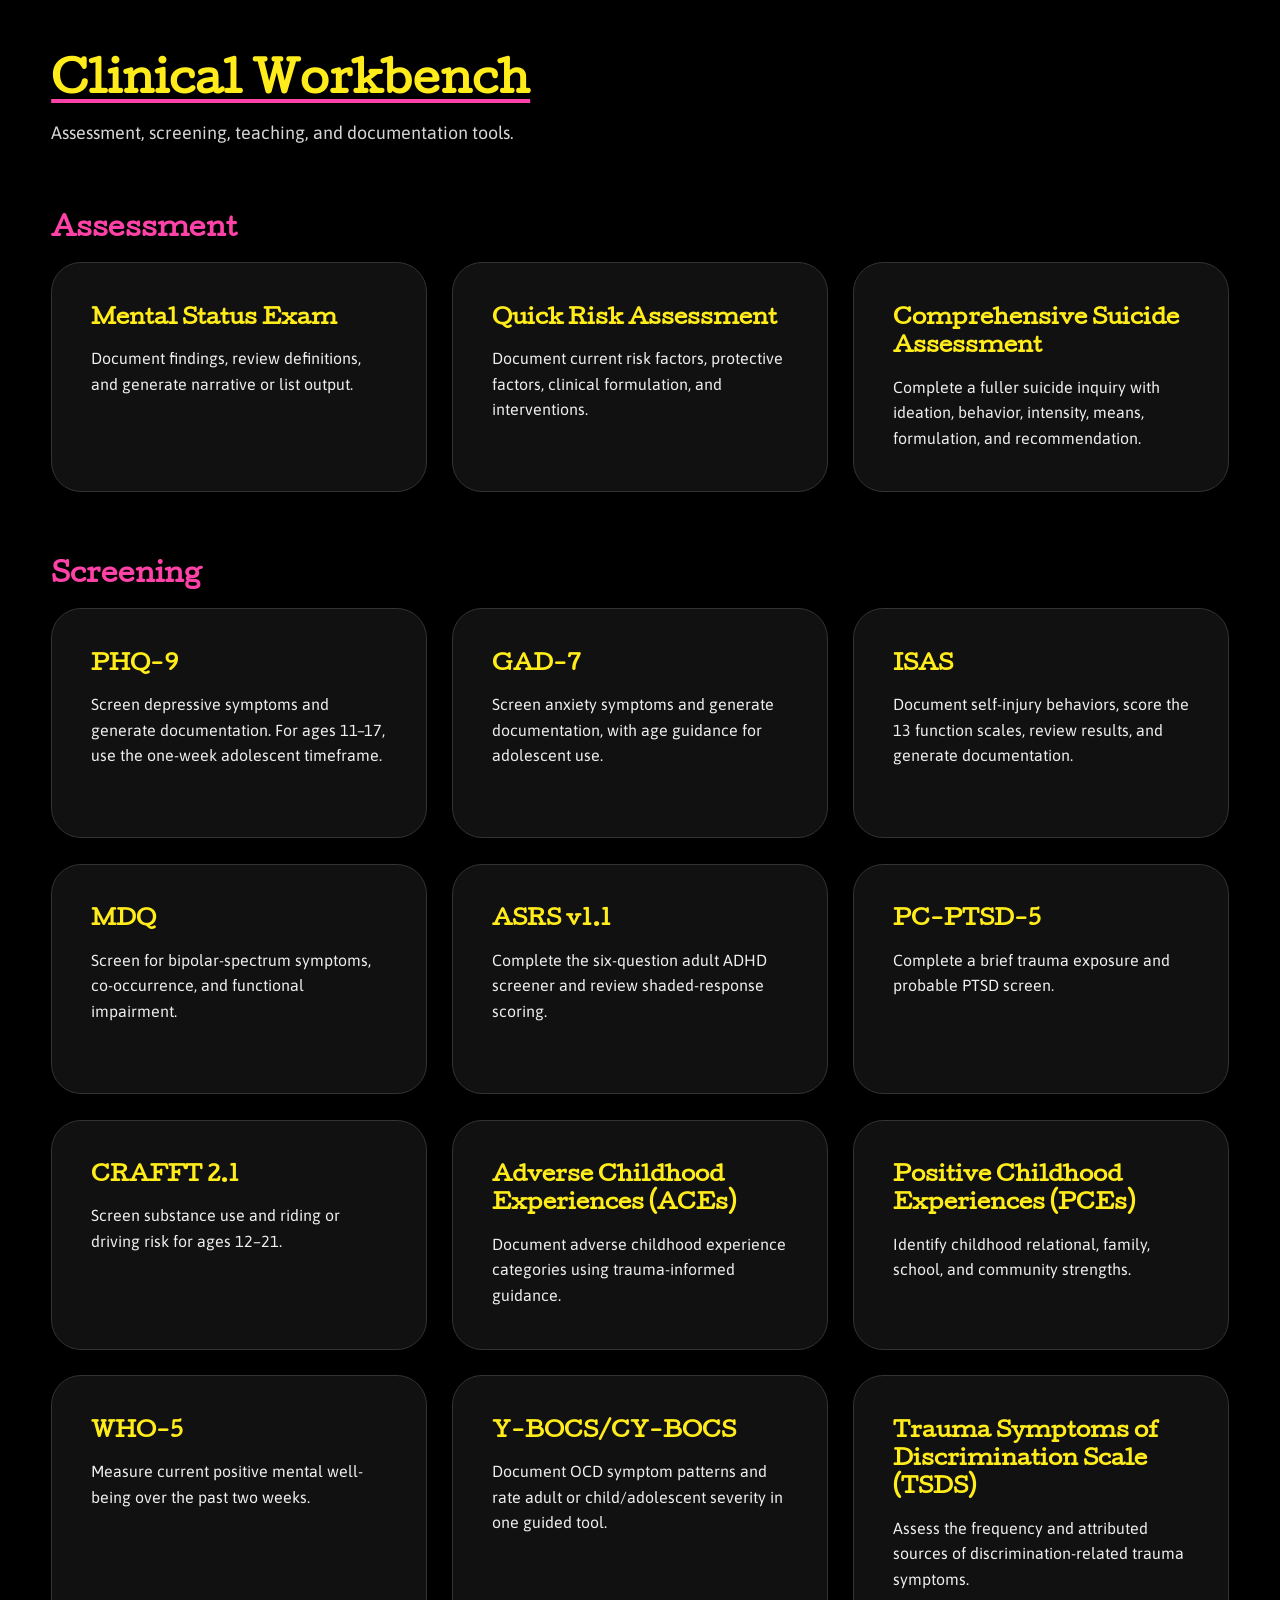
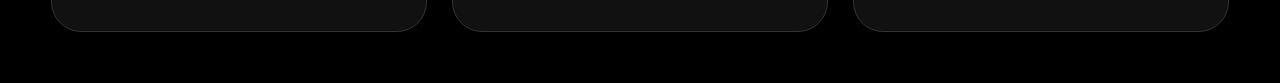
==== index.html @ 12686f26 "Add files via upload" ====
<!DOCTYPE html>
<html lang="en">
<head>
  <meta charset="UTF-8">
  <meta name="viewport" content="width=device-width, initial-scale=1.0">
  <title>Clinical Workbench</title>
  <link rel="preconnect" href="https://fonts.googleapis.com">
  <link rel="preconnect" href="https://fonts.gstatic.com" crossorigin>
  <link href="https://fonts.googleapis.com/css2?family=Asap:wght@400;500;600;700&family=Cutive&display=swap" rel="stylesheet">
  <link rel="stylesheet" href="workbench.css">
</head>
<body>
  <main class="workbench-shell">
    <header class="workbench-header">
      <h1>Clinical Workbench</h1>
      <p>Assessment, screening, teaching, and documentation tools.</p>
    </header>

    <section class="dashboard-section" aria-labelledby="assessment-heading">
      <h2 id="assessment-heading" class="section-title">Assessment</h2>
      <div class="workbench-grid assessment-grid">
        <a class="tool-card" href="mse.html">
          <h3>Mental Status Exam</h3>
          <p>Document findings, review definitions, and generate narrative or list output.</p>
        </a>

        <a class="tool-card" href="quick-risk.html">
          <h3>Quick Risk Assessment</h3>
          <p>Document current risk factors, protective factors, clinical formulation, and interventions.</p>
        </a>

        <a class="tool-card" href="comprehensive-risk.html">
          <h3>Comprehensive Suicide Assessment</h3>
          <p>Complete a fuller suicide inquiry with ideation, behavior, intensity, means, formulation, and recommendation.</p>
        </a>
      </div>
    </section>

    <section class="dashboard-section" aria-labelledby="screening-heading">
      <h2 id="screening-heading" class="section-title">Screening</h2>
      <div class="workbench-grid screening-grid">
        <a class="tool-card" href="screening.html?measure=phq9">
          <h3>PHQ-9</h3>
          <p>Screen depressive symptoms and generate documentation. For ages 11–17, use the one-week adolescent timeframe.</p>
        </a>

        <a class="tool-card" href="screening.html?measure=gad7">
          <h3>GAD-7</h3>
          <p>Screen anxiety symptoms and generate documentation, with age guidance for adolescent use.</p>
        </a>

        <a class="tool-card" href="isas.html">
          <h3>ISAS</h3>
          <p>Document self-injury behaviors, score the 13 function scales, review results, and generate documentation.</p>
        </a>

        <a class="tool-card" href="brief-assessment.html?measure=mdq"><h3>MDQ</h3><p>Screen for bipolar-spectrum symptoms, co-occurrence, and functional impairment.</p></a>
        <a class="tool-card" href="brief-assessment.html?measure=asrs"><h3>ASRS v1.1</h3><p>Complete the six-question adult ADHD screener and review shaded-response scoring.</p></a>
        <a class="tool-card" href="brief-assessment.html?measure=pcptsd5"><h3>PC-PTSD-5</h3><p>Complete a brief trauma exposure and probable PTSD screen.</p></a>
        <a class="tool-card" href="brief-assessment.html?measure=crafft"><h3>CRAFFT 2.1</h3><p>Screen substance use and riding or driving risk for ages 12–21.</p></a>
        <a class="tool-card" href="brief-assessment.html?measure=ace"><h3>Adverse Childhood Experiences (ACEs)</h3><p>Document adverse childhood experience categories using trauma-informed guidance.</p></a>
        <a class="tool-card" href="brief-assessment.html?measure=pce"><h3>Positive Childhood Experiences (PCEs)</h3><p>Identify childhood relational, family, school, and community strengths.</p></a>
        <a class="tool-card" href="brief-assessment.html?measure=who5"><h3>WHO-5</h3><p>Measure current positive mental well-being over the past two weeks.</p></a>
        <a class="tool-card" href="ybocs.html"><h3>Y-BOCS/CY-BOCS</h3><p>Document OCD symptom patterns and rate adult or child/adolescent severity in one guided tool.</p></a>
        <a class="tool-card" href="tsds.html"><h3>Trauma Symptoms of Discrimination Scale (TSDS)</h3><p>Assess the frequency and attributed sources of discrimination-related trauma symptoms.</p></a>
      </div>
    </section>
  </main>
  <script src="embed-resize.js"></script>
</body>
</html>
---- workbench.css ----
:root {
  --wb-bg: #000000;
  --wb-text: #ffffff;
  --wb-pink: #FF42A7;
  --wb-yellow: #FFEC1A;
  --wb-surface: #111111;
  --wb-border: #333333;
  --wb-heading: "Cutive", serif;
  --wb-body: "Asap", sans-serif;
}

* { box-sizing: border-box; }

body {
  margin: 0;
  min-height: 100vh;
  background: var(--wb-bg);
  color: var(--wb-text);
  font-family: var(--wb-body);
}

.workbench-shell {
  width: 100%;
  margin: 0;
  padding: clamp(28px, 4vw, 64px);
}

.workbench-shell h1 {
  margin: 0;
  color: var(--wb-yellow);
  font-family: var(--wb-heading);
  font-size: 42px;
  line-height: 1.2;
  text-decoration: underline;
  text-decoration-color: var(--wb-pink);
  text-underline-offset: 6px;
}

.workbench-header {
  margin-bottom: clamp(36px, 5vw, 64px);
}

.workbench-header p {
  max-width: 720px;
  margin: 18px 0 0;
  color: #d6d6d6;
  font-size: clamp(17px, 1.4vw, 20px);
  line-height: 1.5;
}

.dashboard-section + .dashboard-section {
  margin-top: clamp(42px, 5vw, 72px);
}

.section-title {
  margin: 0 0 20px;
  color: var(--wb-pink);
  font-family: var(--wb-heading);
  font-size: clamp(23px, 2vw, 30px);
  line-height: 1.25;
}

.workbench-grid {
  display: grid;
  gap: clamp(18px, 2vw, 28px);
}

.assessment-grid {
  grid-template-columns: repeat(3, minmax(0, 1fr));
}

.screening-grid {
  grid-template-columns: repeat(3, minmax(0, 1fr));
}

.tool-card {
  display: block;
  min-height: 230px;
  padding: clamp(28px, 3vw, 44px);
  border: 1px solid var(--wb-border);
  border-radius: 30px;
  background: var(--wb-surface);
  color: var(--wb-text);
  text-decoration: none;
  transition: background-color .15s ease, border-color .15s ease, color .15s ease, transform .08s ease;
}

.tool-card:hover,
.tool-card:focus-visible {
  border-color: var(--wb-yellow);
  outline: none;
}

.tool-card:active { transform: translateY(1px); }

.tool-card h3 {
  margin: 0 0 16px;
  color: var(--wb-yellow);
  font-family: var(--wb-heading);
  font-size: clamp(21px, 1.6vw, 27px);
  line-height: 1.35;
}

.tool-card p {
  margin: 0;
  max-width: 760px;
  color: #eeeeee;
  font-size: clamp(16px, 1.25vw, 19px);
  line-height: 1.6;
}

@media (max-width: 1050px) {
  .assessment-grid,
  .screening-grid {
    grid-template-columns: repeat(2, minmax(0, 1fr));
  }
}

@media (max-width: 700px) {
  .workbench-shell {
    padding: 24px 16px 36px;
  }

  .workbench-shell h1 {
    font-size: 34px;
  }

  .assessment-grid,
  .screening-grid {
    grid-template-columns: 1fr;
  }

  .tool-card {
    min-height: 0;
    padding: 26px;
  }
}
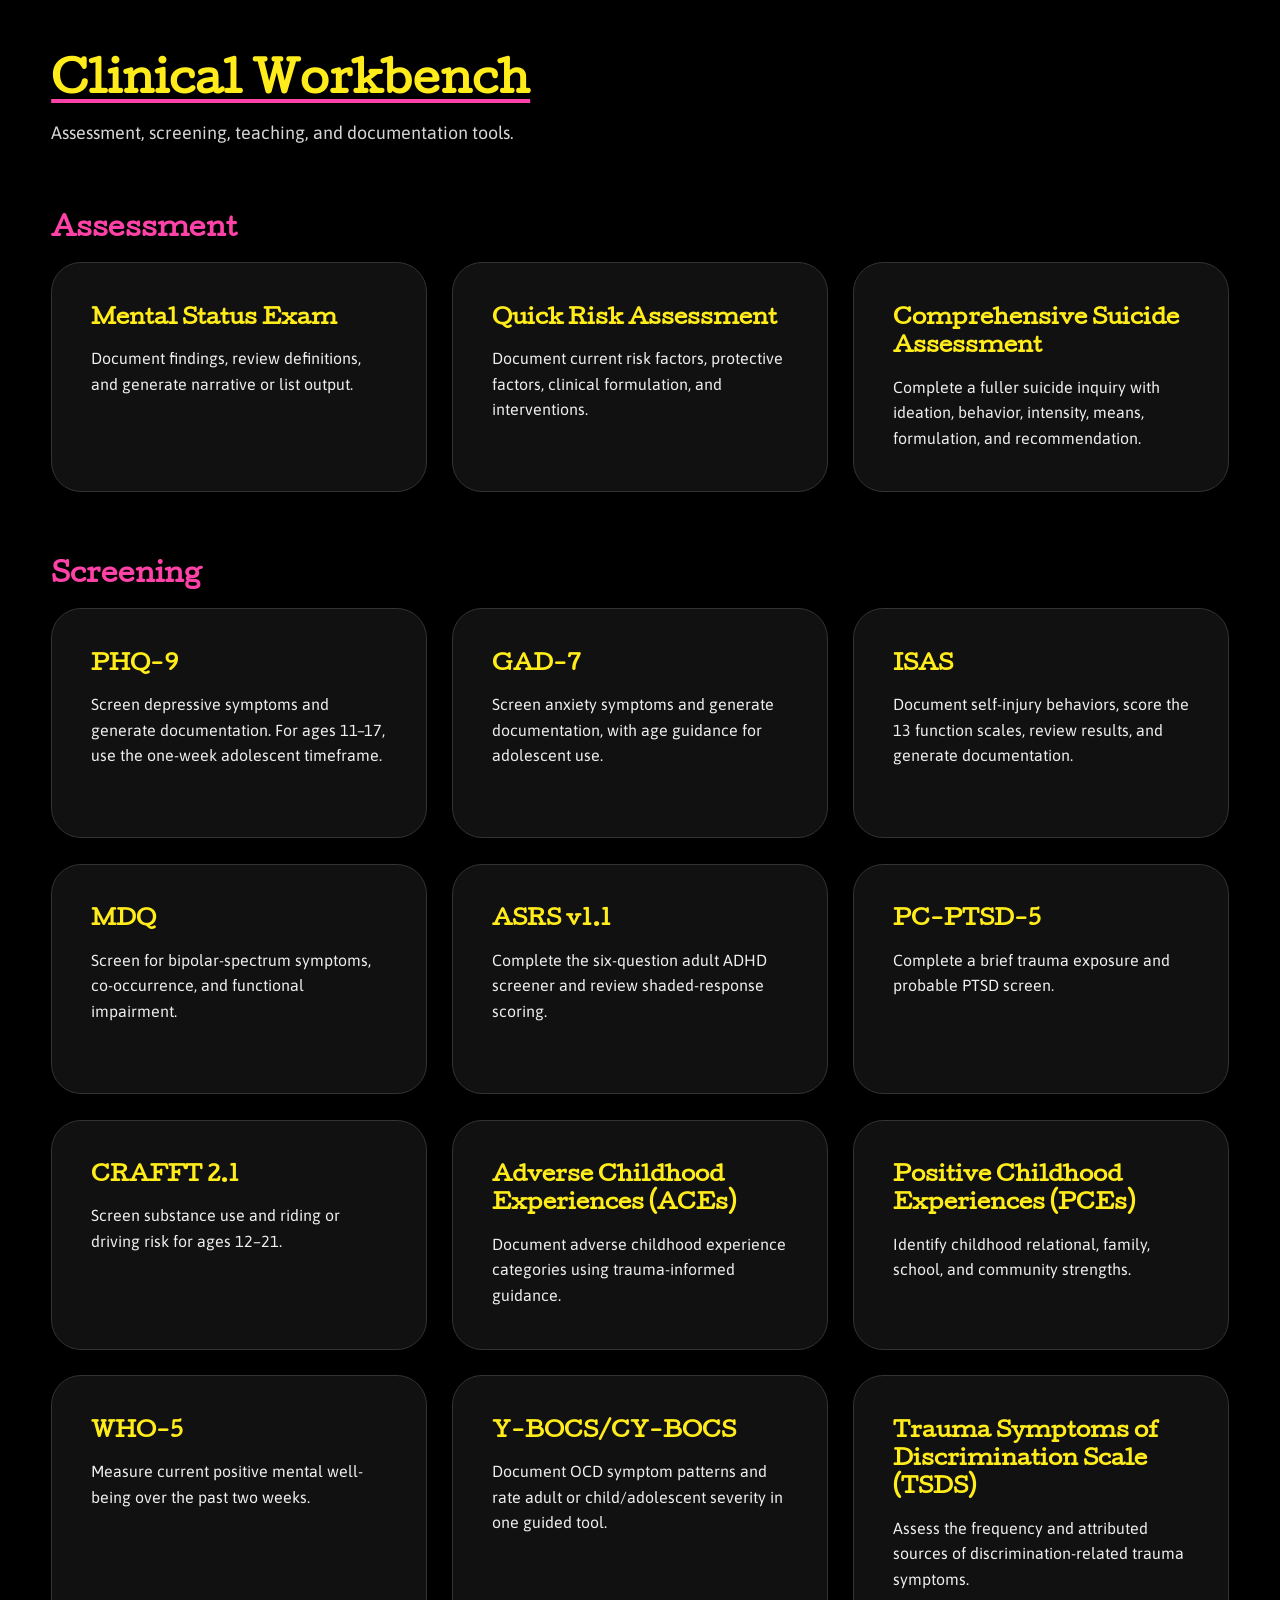
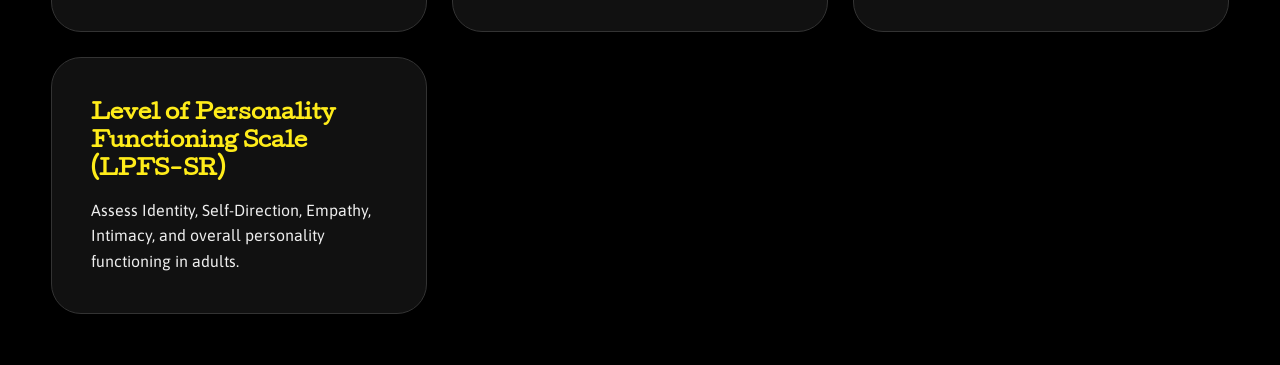
==== commit d73562a8: "Add files via upload" ====
--- a/index.html
+++ b/index.html
@@ -63,6 +63,7 @@
         <a class="tool-card" href="brief-assessment.html?measure=who5"><h3>WHO-5</h3><p>Measure current positive mental well-being over the past two weeks.</p></a>
         <a class="tool-card" href="ybocs.html"><h3>Y-BOCS/CY-BOCS</h3><p>Document OCD symptom patterns and rate adult or child/adolescent severity in one guided tool.</p></a>
         <a class="tool-card" href="tsds.html"><h3>Trauma Symptoms of Discrimination Scale (TSDS)</h3><p>Assess the frequency and attributed sources of discrimination-related trauma symptoms.</p></a>
+        <a class="tool-card" href="lpfs.html"><h3>Level of Personality Functioning Scale (LPFS-SR)</h3><p>Assess Identity, Self-Direction, Empathy, Intimacy, and overall personality functioning in adults.</p></a>
       </div>
     </section>
   </main>
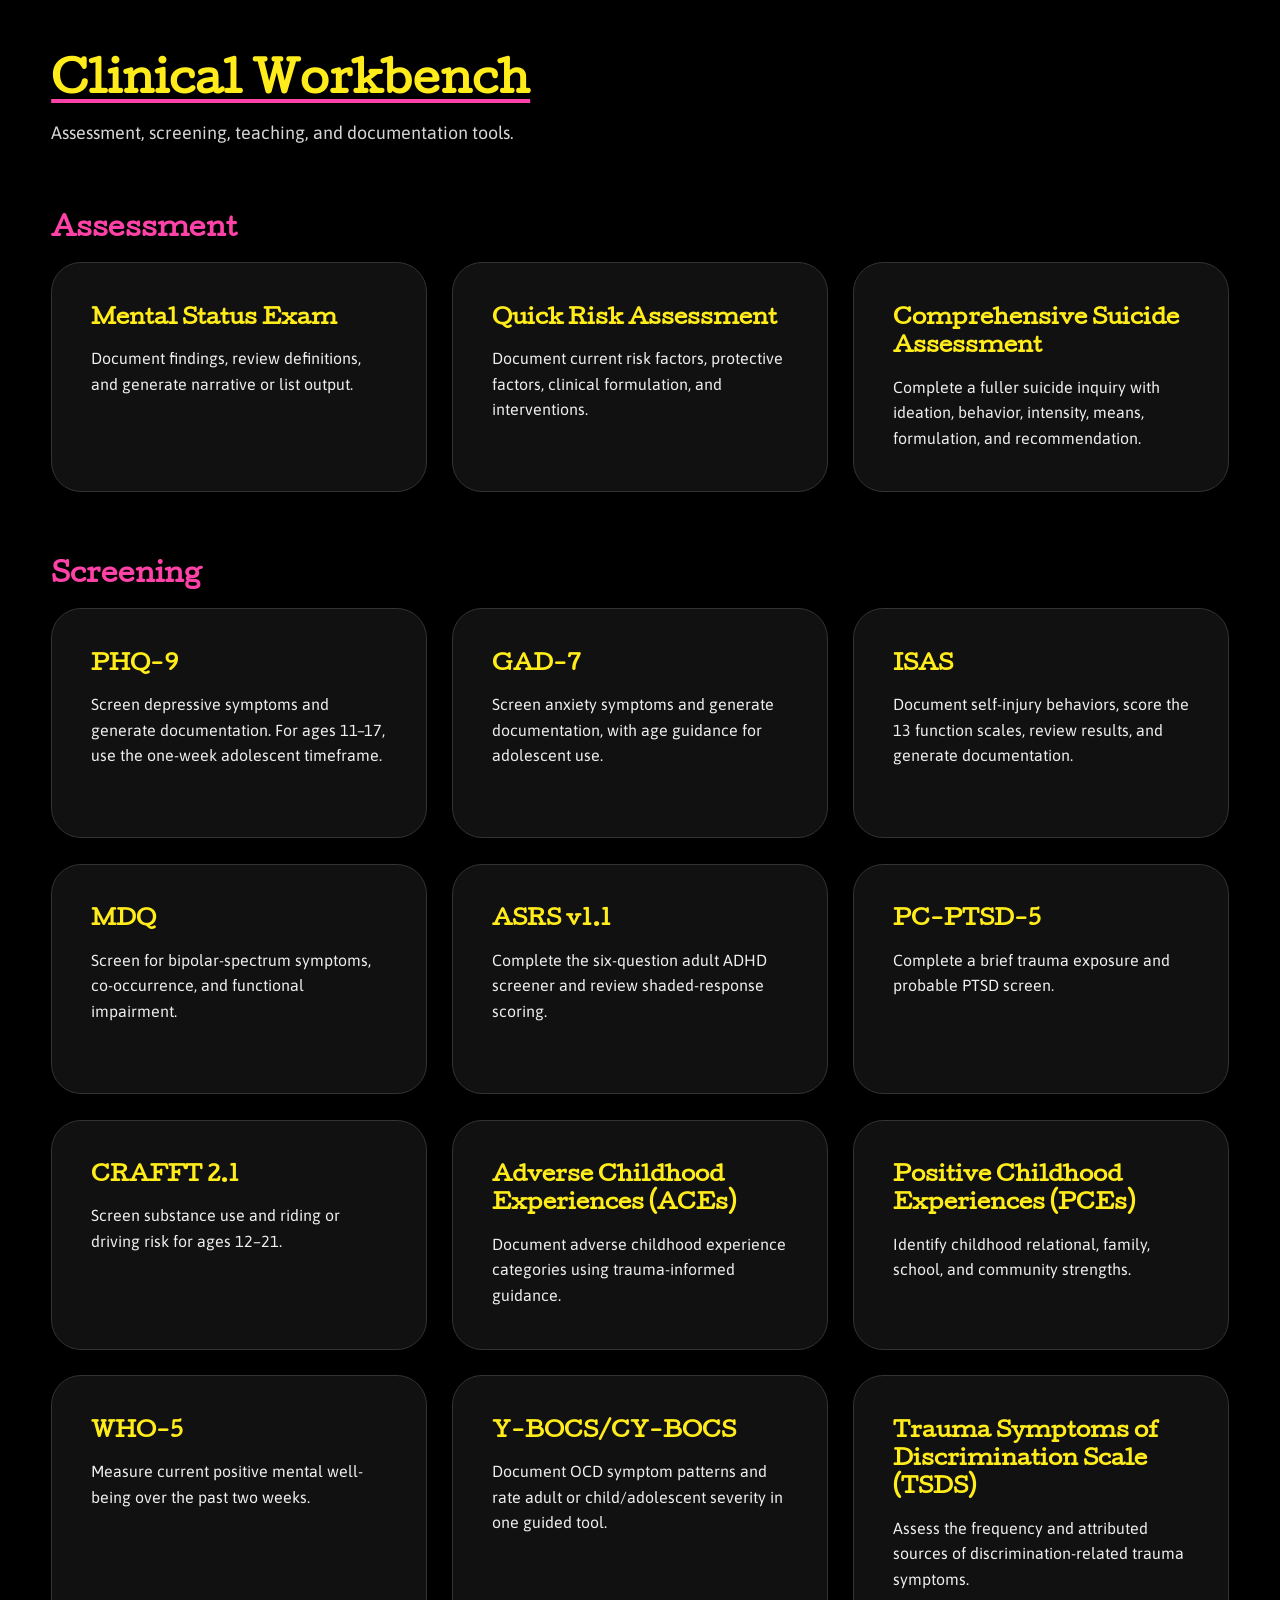
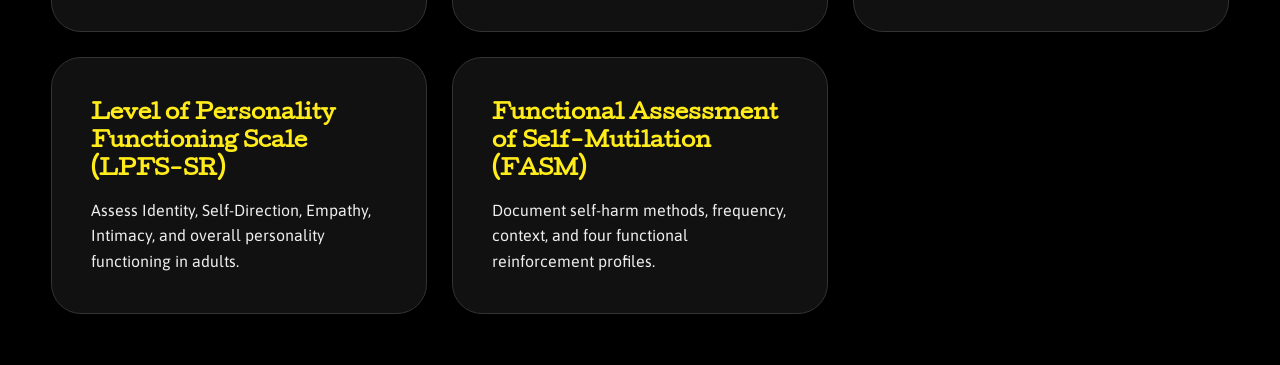
==== commit 70c5bc96: "Add files via upload" ====
--- a/index.html
+++ b/index.html
@@ -64,6 +64,7 @@
         <a class="tool-card" href="ybocs.html"><h3>Y-BOCS/CY-BOCS</h3><p>Document OCD symptom patterns and rate adult or child/adolescent severity in one guided tool.</p></a>
         <a class="tool-card" href="tsds.html"><h3>Trauma Symptoms of Discrimination Scale (TSDS)</h3><p>Assess the frequency and attributed sources of discrimination-related trauma symptoms.</p></a>
         <a class="tool-card" href="lpfs.html"><h3>Level of Personality Functioning Scale (LPFS-SR)</h3><p>Assess Identity, Self-Direction, Empathy, Intimacy, and overall personality functioning in adults.</p></a>
+        <a class="tool-card" href="fasm.html"><h3>Functional Assessment of Self-Mutilation (FASM)</h3><p>Document self-harm methods, frequency, context, and four functional reinforcement profiles.</p></a>
       </div>
     </section>
   </main>
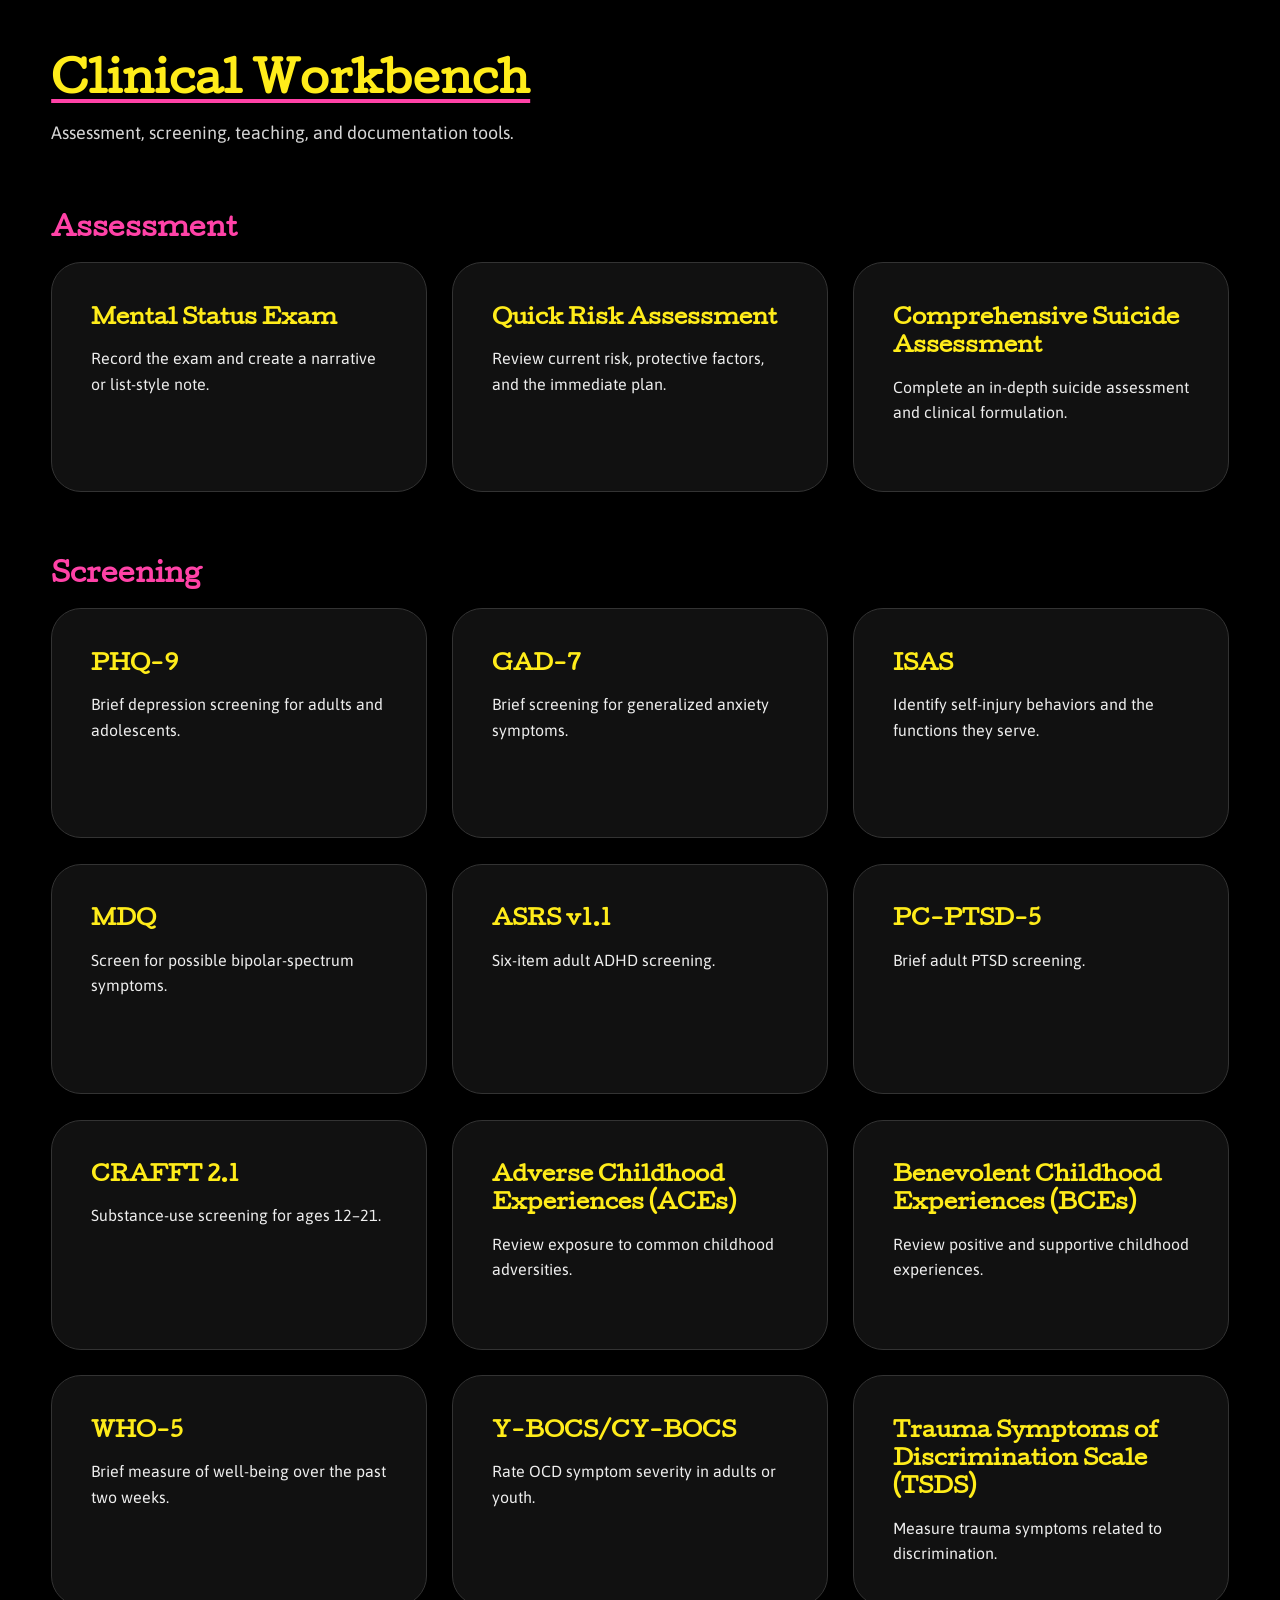
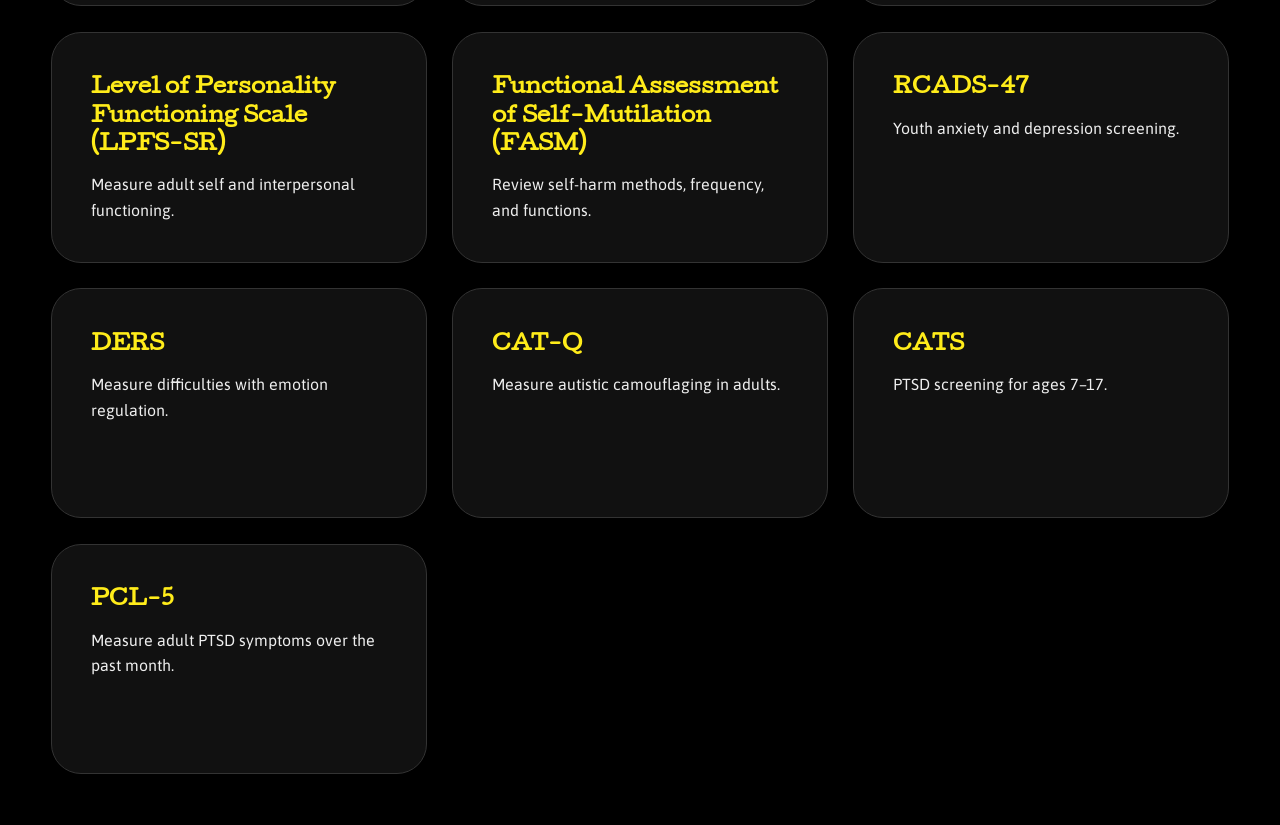
==== commit 1d882093: "Add files via upload" ====
--- a/index.html
+++ b/index.html
@@ -21,17 +21,17 @@
       <div class="workbench-grid assessment-grid">
         <a class="tool-card" href="mse.html">
           <h3>Mental Status Exam</h3>
-          <p>Document findings, review definitions, and generate narrative or list output.</p>
+          <p>Record the exam and create a narrative or list-style note.</p>
         </a>
 
         <a class="tool-card" href="quick-risk.html">
           <h3>Quick Risk Assessment</h3>
-          <p>Document current risk factors, protective factors, clinical formulation, and interventions.</p>
+          <p>Review current risk, protective factors, and the immediate plan.</p>
         </a>
 
         <a class="tool-card" href="comprehensive-risk.html">
           <h3>Comprehensive Suicide Assessment</h3>
-          <p>Complete a fuller suicide inquiry with ideation, behavior, intensity, means, formulation, and recommendation.</p>
+          <p>Complete an in-depth suicide assessment and clinical formulation.</p>
         </a>
       </div>
     </section>
@@ -41,30 +41,35 @@
       <div class="workbench-grid screening-grid">
         <a class="tool-card" href="screening.html?measure=phq9">
           <h3>PHQ-9</h3>
-          <p>Screen depressive symptoms and generate documentation. For ages 11–17, use the one-week adolescent timeframe.</p>
+          <p>Brief depression screening for adults and adolescents.</p>
         </a>
 
         <a class="tool-card" href="screening.html?measure=gad7">
           <h3>GAD-7</h3>
-          <p>Screen anxiety symptoms and generate documentation, with age guidance for adolescent use.</p>
+          <p>Brief screening for generalized anxiety symptoms.</p>
         </a>
 
         <a class="tool-card" href="isas.html">
           <h3>ISAS</h3>
-          <p>Document self-injury behaviors, score the 13 function scales, review results, and generate documentation.</p>
+          <p>Identify self-injury behaviors and the functions they serve.</p>
         </a>
 
-        <a class="tool-card" href="brief-assessment.html?measure=mdq"><h3>MDQ</h3><p>Screen for bipolar-spectrum symptoms, co-occurrence, and functional impairment.</p></a>
-        <a class="tool-card" href="brief-assessment.html?measure=asrs"><h3>ASRS v1.1</h3><p>Complete the six-question adult ADHD screener and review shaded-response scoring.</p></a>
-        <a class="tool-card" href="brief-assessment.html?measure=pcptsd5"><h3>PC-PTSD-5</h3><p>Complete a brief trauma exposure and probable PTSD screen.</p></a>
-        <a class="tool-card" href="brief-assessment.html?measure=crafft"><h3>CRAFFT 2.1</h3><p>Screen substance use and riding or driving risk for ages 12–21.</p></a>
-        <a class="tool-card" href="brief-assessment.html?measure=ace"><h3>Adverse Childhood Experiences (ACEs)</h3><p>Document adverse childhood experience categories using trauma-informed guidance.</p></a>
-        <a class="tool-card" href="brief-assessment.html?measure=pce"><h3>Positive Childhood Experiences (PCEs)</h3><p>Identify childhood relational, family, school, and community strengths.</p></a>
-        <a class="tool-card" href="brief-assessment.html?measure=who5"><h3>WHO-5</h3><p>Measure current positive mental well-being over the past two weeks.</p></a>
-        <a class="tool-card" href="ybocs.html"><h3>Y-BOCS/CY-BOCS</h3><p>Document OCD symptom patterns and rate adult or child/adolescent severity in one guided tool.</p></a>
-        <a class="tool-card" href="tsds.html"><h3>Trauma Symptoms of Discrimination Scale (TSDS)</h3><p>Assess the frequency and attributed sources of discrimination-related trauma symptoms.</p></a>
-        <a class="tool-card" href="lpfs.html"><h3>Level of Personality Functioning Scale (LPFS-SR)</h3><p>Assess Identity, Self-Direction, Empathy, Intimacy, and overall personality functioning in adults.</p></a>
-        <a class="tool-card" href="fasm.html"><h3>Functional Assessment of Self-Mutilation (FASM)</h3><p>Document self-harm methods, frequency, context, and four functional reinforcement profiles.</p></a>
+        <a class="tool-card" href="brief-assessment.html?measure=mdq"><h3>MDQ</h3><p>Screen for possible bipolar-spectrum symptoms.</p></a>
+        <a class="tool-card" href="brief-assessment.html?measure=asrs"><h3>ASRS v1.1</h3><p>Six-item adult ADHD screening.</p></a>
+        <a class="tool-card" href="brief-assessment.html?measure=pcptsd5"><h3>PC-PTSD-5</h3><p>Brief adult PTSD screening.</p></a>
+        <a class="tool-card" href="brief-assessment.html?measure=crafft"><h3>CRAFFT 2.1</h3><p>Substance-use screening for ages 12–21.</p></a>
+        <a class="tool-card" href="brief-assessment.html?measure=ace"><h3>Adverse Childhood Experiences (ACEs)</h3><p>Review exposure to common childhood adversities.</p></a>
+        <a class="tool-card" href="brief-assessment.html?measure=bce"><h3>Benevolent Childhood Experiences (BCEs)</h3><p>Review positive and supportive childhood experiences.</p></a>
+        <a class="tool-card" href="brief-assessment.html?measure=who5"><h3>WHO-5</h3><p>Brief measure of well-being over the past two weeks.</p></a>
+        <a class="tool-card" href="ybocs.html"><h3>Y-BOCS/CY-BOCS</h3><p>Rate OCD symptom severity in adults or youth.</p></a>
+        <a class="tool-card" href="tsds.html"><h3>Trauma Symptoms of Discrimination Scale (TSDS)</h3><p>Measure trauma symptoms related to discrimination.</p></a>
+        <a class="tool-card" href="lpfs.html"><h3>Level of Personality Functioning Scale (LPFS-SR)</h3><p>Measure adult self and interpersonal functioning.</p></a>
+        <a class="tool-card" href="fasm.html"><h3>Functional Assessment of Self-Mutilation (FASM)</h3><p>Review self-harm methods, frequency, and functions.</p></a>
+        <a class="tool-card" href="core-assessment.html?measure=rcads"><h3>RCADS-47</h3><p>Youth anxiety and depression screening.</p></a>
+        <a class="tool-card" href="core-assessment.html?measure=ders"><h3>DERS</h3><p>Measure difficulties with emotion regulation.</p></a>
+        <a class="tool-card" href="core-assessment.html?measure=catq"><h3>CAT-Q</h3><p>Measure autistic camouflaging in adults.</p></a>
+        <a class="tool-card" href="core-assessment.html?measure=cats"><h3>CATS</h3><p>PTSD screening for ages 7–17.</p></a>
+        <a class="tool-card" href="core-assessment.html?measure=pcl5"><h3>PCL-5</h3><p>Measure adult PTSD symptoms over the past month.</p></a>
       </div>
     </section>
   </main>
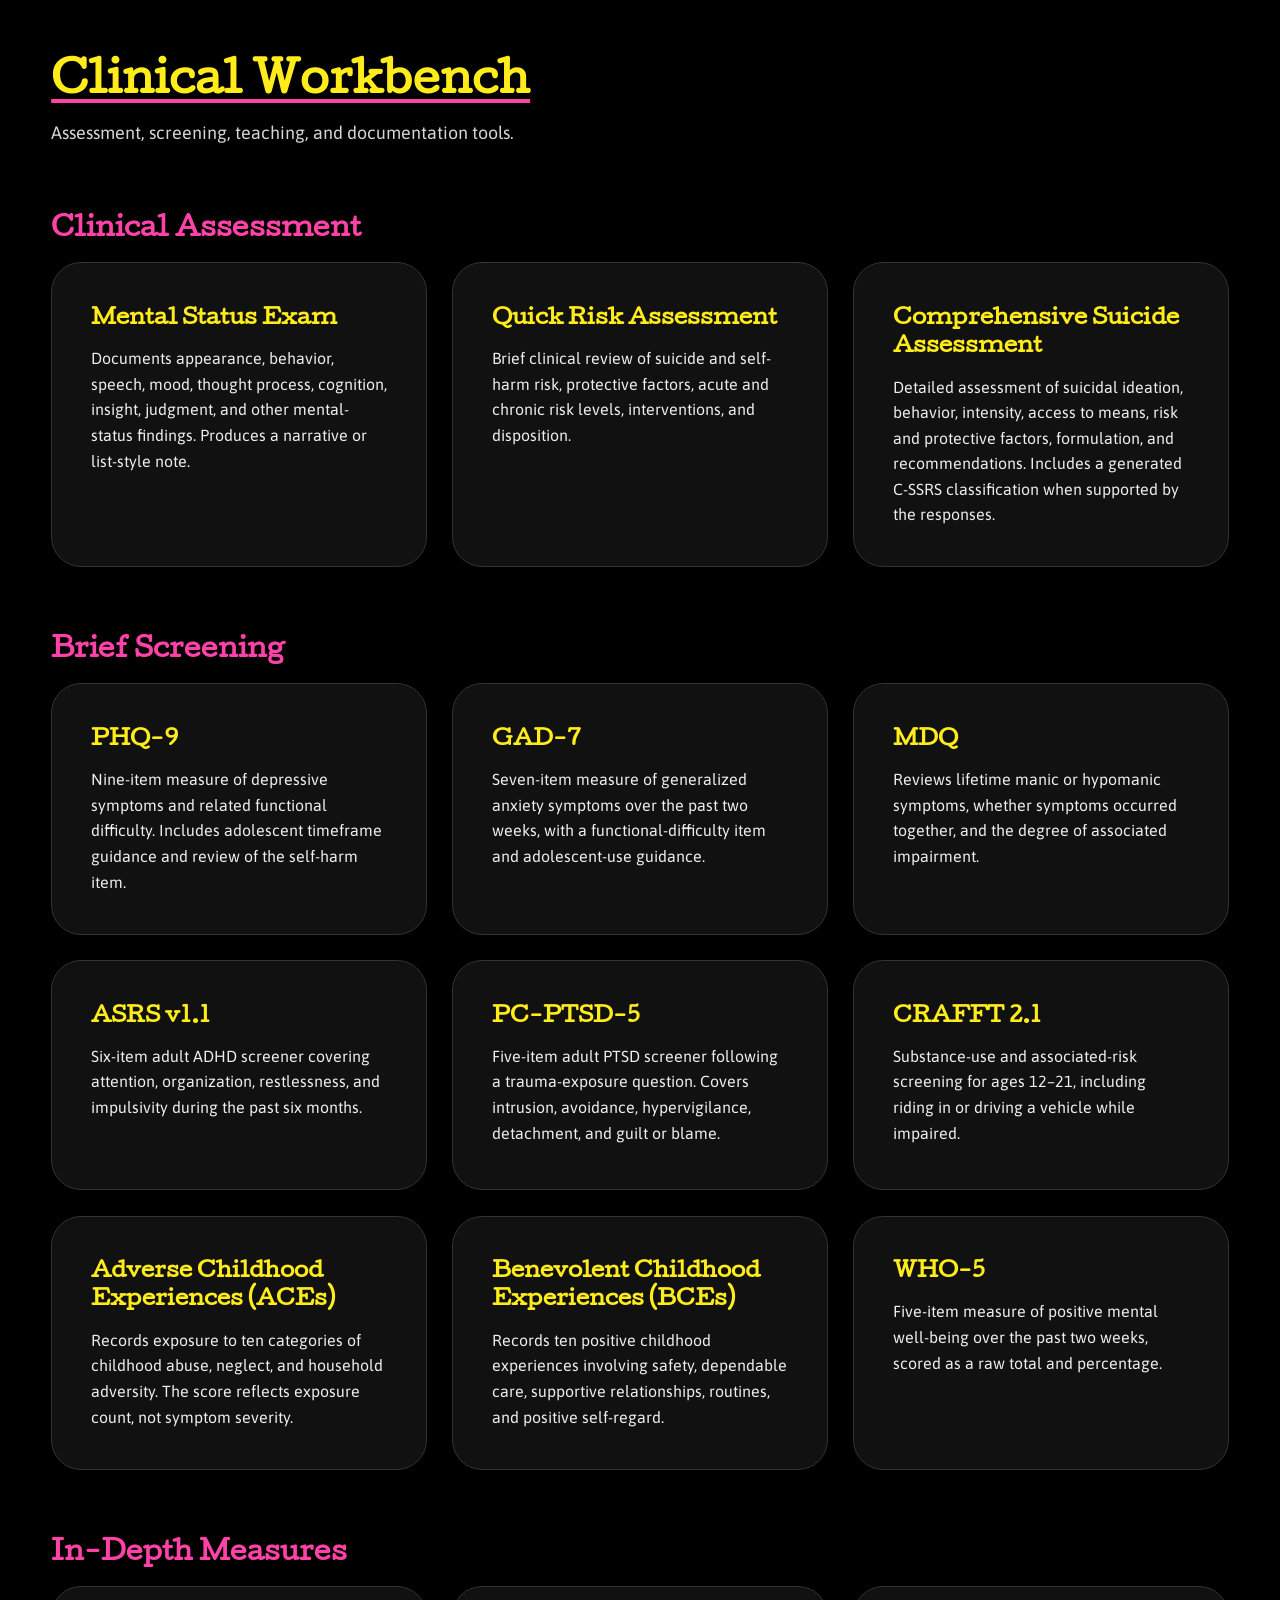
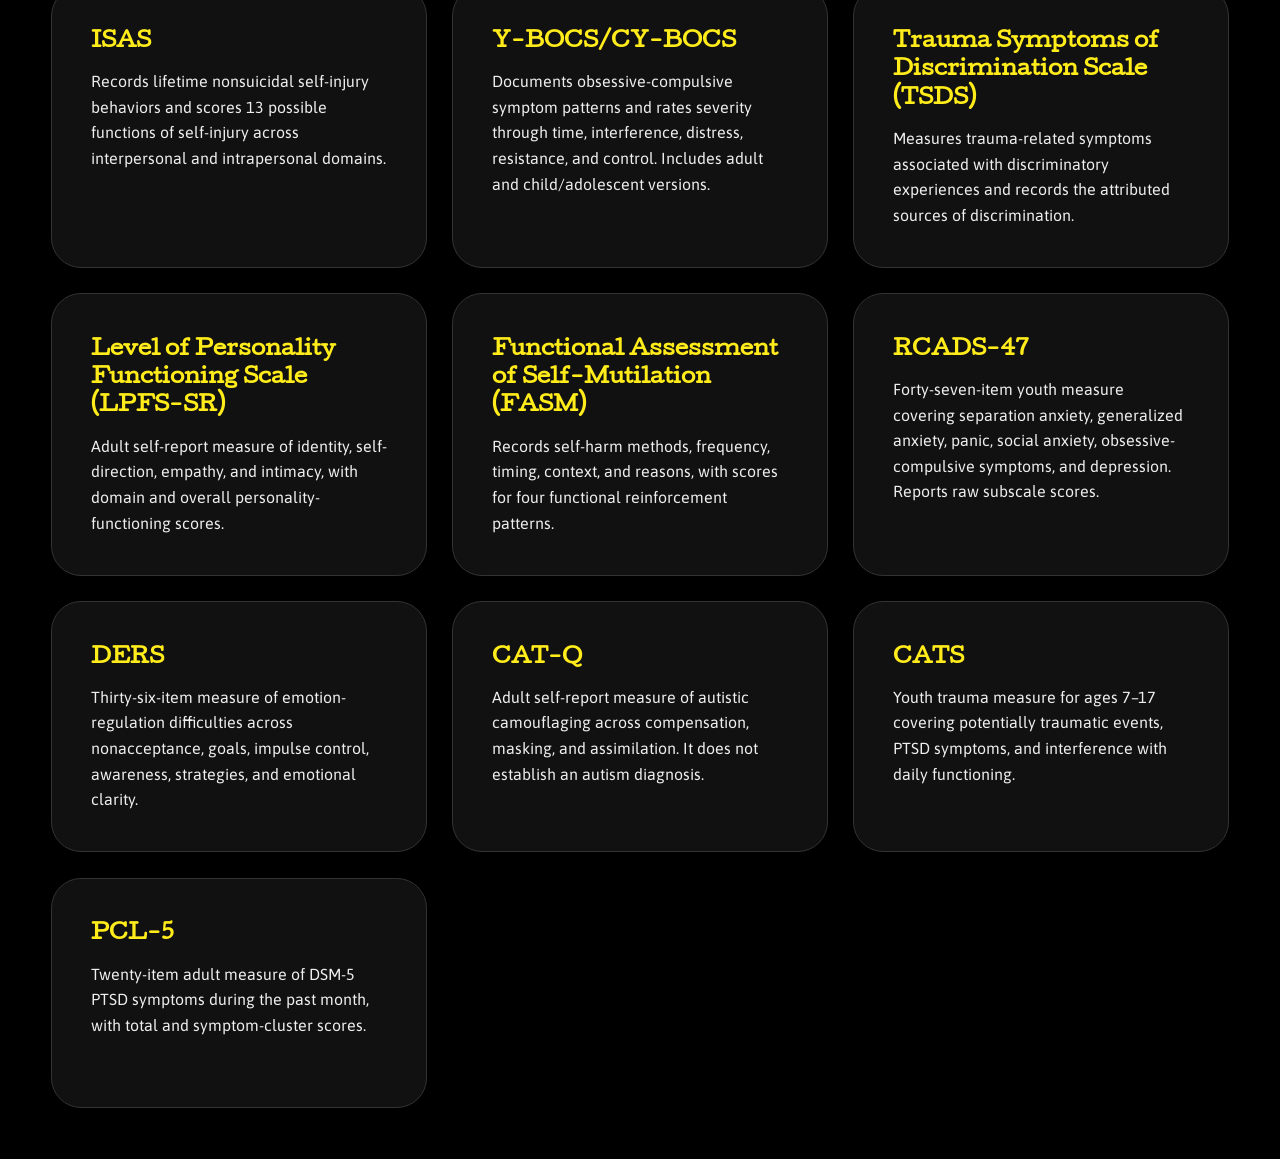
==== commit 19baa7bc: "Add files via upload" ====
--- a/index.html
+++ b/index.html
@@ -17,59 +17,61 @@
     </header>
 
     <section class="dashboard-section" aria-labelledby="assessment-heading">
-      <h2 id="assessment-heading" class="section-title">Assessment</h2>
+      <h2 id="assessment-heading" class="section-title">Clinical Assessment</h2>
       <div class="workbench-grid assessment-grid">
         <a class="tool-card" href="mse.html">
           <h3>Mental Status Exam</h3>
-          <p>Record the exam and create a narrative or list-style note.</p>
+          <p>Documents appearance, behavior, speech, mood, thought process, cognition, insight, judgment, and other mental-status findings. Produces a narrative or list-style note.</p>
         </a>
 
         <a class="tool-card" href="quick-risk.html">
           <h3>Quick Risk Assessment</h3>
-          <p>Review current risk, protective factors, and the immediate plan.</p>
+          <p>Brief clinical review of suicide and self-harm risk, protective factors, acute and chronic risk levels, interventions, and disposition.</p>
         </a>
 
         <a class="tool-card" href="comprehensive-risk.html">
           <h3>Comprehensive Suicide Assessment</h3>
-          <p>Complete an in-depth suicide assessment and clinical formulation.</p>
+          <p>Detailed assessment of suicidal ideation, behavior, intensity, access to means, risk and protective factors, formulation, and recommendations. Includes a generated C-SSRS classification when supported by the responses.</p>
         </a>
       </div>
     </section>
 
     <section class="dashboard-section" aria-labelledby="screening-heading">
-      <h2 id="screening-heading" class="section-title">Screening</h2>
+      <h2 id="screening-heading" class="section-title">Brief Screening</h2>
       <div class="workbench-grid screening-grid">
         <a class="tool-card" href="screening.html?measure=phq9">
           <h3>PHQ-9</h3>
-          <p>Brief depression screening for adults and adolescents.</p>
+          <p>Nine-item measure of depressive symptoms and related functional difficulty. Includes adolescent timeframe guidance and review of the self-harm item.</p>
         </a>
 
         <a class="tool-card" href="screening.html?measure=gad7">
           <h3>GAD-7</h3>
-          <p>Brief screening for generalized anxiety symptoms.</p>
+          <p>Seven-item measure of generalized anxiety symptoms over the past two weeks, with a functional-difficulty item and adolescent-use guidance.</p>
         </a>
 
-        <a class="tool-card" href="isas.html">
-          <h3>ISAS</h3>
-          <p>Identify self-injury behaviors and the functions they serve.</p>
-        </a>
+        <a class="tool-card" href="brief-assessment.html?measure=mdq"><h3>MDQ</h3><p>Reviews lifetime manic or hypomanic symptoms, whether symptoms occurred together, and the degree of associated impairment.</p></a>
+        <a class="tool-card" href="brief-assessment.html?measure=asrs"><h3>ASRS v1.1</h3><p>Six-item adult ADHD screener covering attention, organization, restlessness, and impulsivity during the past six months.</p></a>
+        <a class="tool-card" href="brief-assessment.html?measure=pcptsd5"><h3>PC-PTSD-5</h3><p>Five-item adult PTSD screener following a trauma-exposure question. Covers intrusion, avoidance, hypervigilance, detachment, and guilt or blame.</p></a>
+        <a class="tool-card" href="brief-assessment.html?measure=crafft"><h3>CRAFFT 2.1</h3><p>Substance-use and associated-risk screening for ages 12–21, including riding in or driving a vehicle while impaired.</p></a>
+        <a class="tool-card" href="brief-assessment.html?measure=ace"><h3>Adverse Childhood Experiences (ACEs)</h3><p>Records exposure to ten categories of childhood abuse, neglect, and household adversity. The score reflects exposure count, not symptom severity.</p></a>
+        <a class="tool-card" href="brief-assessment.html?measure=bce"><h3>Benevolent Childhood Experiences (BCEs)</h3><p>Records ten positive childhood experiences involving safety, dependable care, supportive relationships, routines, and positive self-regard.</p></a>
+        <a class="tool-card" href="brief-assessment.html?measure=who5"><h3>WHO-5</h3><p>Five-item measure of positive mental well-being over the past two weeks, scored as a raw total and percentage.</p></a>
+      </div>
+    </section>
 
-        <a class="tool-card" href="brief-assessment.html?measure=mdq"><h3>MDQ</h3><p>Screen for possible bipolar-spectrum symptoms.</p></a>
-        <a class="tool-card" href="brief-assessment.html?measure=asrs"><h3>ASRS v1.1</h3><p>Six-item adult ADHD screening.</p></a>
-        <a class="tool-card" href="brief-assessment.html?measure=pcptsd5"><h3>PC-PTSD-5</h3><p>Brief adult PTSD screening.</p></a>
-        <a class="tool-card" href="brief-assessment.html?measure=crafft"><h3>CRAFFT 2.1</h3><p>Substance-use screening for ages 12–21.</p></a>
-        <a class="tool-card" href="brief-assessment.html?measure=ace"><h3>Adverse Childhood Experiences (ACEs)</h3><p>Review exposure to common childhood adversities.</p></a>
-        <a class="tool-card" href="brief-assessment.html?measure=bce"><h3>Benevolent Childhood Experiences (BCEs)</h3><p>Review positive and supportive childhood experiences.</p></a>
-        <a class="tool-card" href="brief-assessment.html?measure=who5"><h3>WHO-5</h3><p>Brief measure of well-being over the past two weeks.</p></a>
-        <a class="tool-card" href="ybocs.html"><h3>Y-BOCS/CY-BOCS</h3><p>Rate OCD symptom severity in adults or youth.</p></a>
-        <a class="tool-card" href="tsds.html"><h3>Trauma Symptoms of Discrimination Scale (TSDS)</h3><p>Measure trauma symptoms related to discrimination.</p></a>
-        <a class="tool-card" href="lpfs.html"><h3>Level of Personality Functioning Scale (LPFS-SR)</h3><p>Measure adult self and interpersonal functioning.</p></a>
-        <a class="tool-card" href="fasm.html"><h3>Functional Assessment of Self-Mutilation (FASM)</h3><p>Review self-harm methods, frequency, and functions.</p></a>
-        <a class="tool-card" href="core-assessment.html?measure=rcads"><h3>RCADS-47</h3><p>Youth anxiety and depression screening.</p></a>
-        <a class="tool-card" href="core-assessment.html?measure=ders"><h3>DERS</h3><p>Measure difficulties with emotion regulation.</p></a>
-        <a class="tool-card" href="core-assessment.html?measure=catq"><h3>CAT-Q</h3><p>Measure autistic camouflaging in adults.</p></a>
-        <a class="tool-card" href="core-assessment.html?measure=cats"><h3>CATS</h3><p>PTSD screening for ages 7–17.</p></a>
-        <a class="tool-card" href="core-assessment.html?measure=pcl5"><h3>PCL-5</h3><p>Measure adult PTSD symptoms over the past month.</p></a>
+    <section class="dashboard-section" aria-labelledby="measures-heading">
+      <h2 id="measures-heading" class="section-title">In-Depth Measures</h2>
+      <div class="workbench-grid screening-grid">
+        <a class="tool-card" href="isas.html"><h3>ISAS</h3><p>Records lifetime nonsuicidal self-injury behaviors and scores 13 possible functions of self-injury across interpersonal and intrapersonal domains.</p></a>
+        <a class="tool-card" href="ybocs.html"><h3>Y-BOCS/CY-BOCS</h3><p>Documents obsessive-compulsive symptom patterns and rates severity through time, interference, distress, resistance, and control. Includes adult and child/adolescent versions.</p></a>
+        <a class="tool-card" href="tsds.html"><h3>Trauma Symptoms of Discrimination Scale (TSDS)</h3><p>Measures trauma-related symptoms associated with discriminatory experiences and records the attributed sources of discrimination.</p></a>
+        <a class="tool-card" href="lpfs.html"><h3>Level of Personality Functioning Scale (LPFS-SR)</h3><p>Adult self-report measure of identity, self-direction, empathy, and intimacy, with domain and overall personality-functioning scores.</p></a>
+        <a class="tool-card" href="fasm.html"><h3>Functional Assessment of Self-Mutilation (FASM)</h3><p>Records self-harm methods, frequency, timing, context, and reasons, with scores for four functional reinforcement patterns.</p></a>
+        <a class="tool-card" href="core-assessment.html?measure=rcads"><h3>RCADS-47</h3><p>Forty-seven-item youth measure covering separation anxiety, generalized anxiety, panic, social anxiety, obsessive-compulsive symptoms, and depression. Reports raw subscale scores.</p></a>
+        <a class="tool-card" href="core-assessment.html?measure=ders"><h3>DERS</h3><p>Thirty-six-item measure of emotion-regulation difficulties across nonacceptance, goals, impulse control, awareness, strategies, and emotional clarity.</p></a>
+        <a class="tool-card" href="core-assessment.html?measure=catq"><h3>CAT-Q</h3><p>Adult self-report measure of autistic camouflaging across compensation, masking, and assimilation. It does not establish an autism diagnosis.</p></a>
+        <a class="tool-card" href="core-assessment.html?measure=cats"><h3>CATS</h3><p>Youth trauma measure for ages 7–17 covering potentially traumatic events, PTSD symptoms, and interference with daily functioning.</p></a>
+        <a class="tool-card" href="core-assessment.html?measure=pcl5"><h3>PCL-5</h3><p>Twenty-item adult measure of DSM-5 PTSD symptoms during the past month, with total and symptom-cluster scores.</p></a>
       </div>
     </section>
   </main>
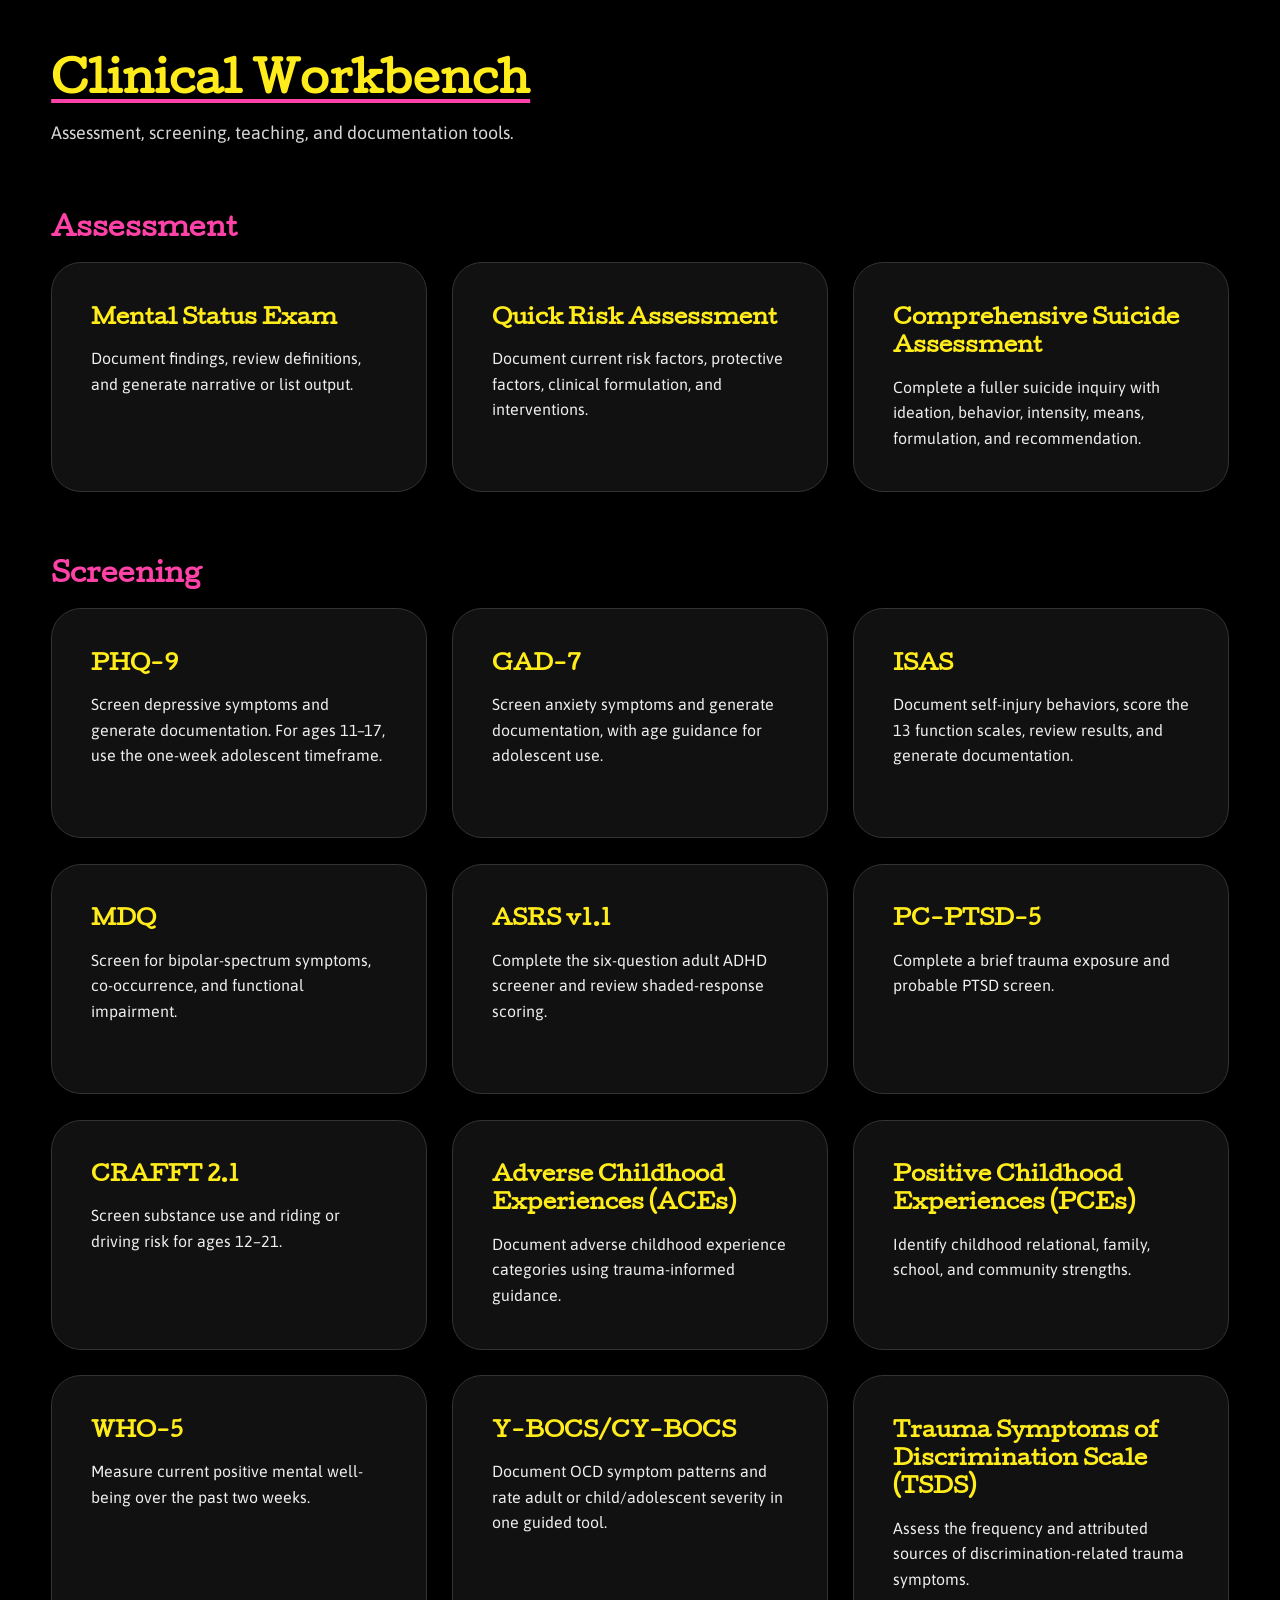
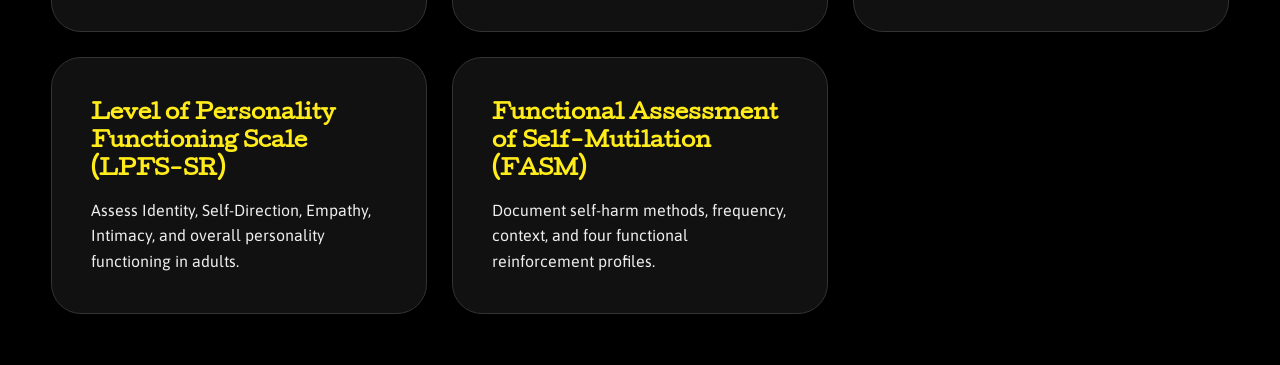
==== commit 8b356789: "Add files via upload" ====
--- a/index.html
+++ b/index.html
@@ -1,80 +1,149 @@
-<!DOCTYPE html>
+<!doctype html>
+<!--
+  index.html: Clinical Workbench home page and links to every tool.
+  Appearance: workbench.css.
+  Behavior (loaded at the bottom): embed-resize.js.
+  id attributes connect controls to JavaScript; class attributes connect them to CSS.
+-->
 <html lang="en">
-<head>
-  <meta charset="UTF-8">
-  <meta name="viewport" content="width=device-width, initial-scale=1.0">
-  <title>Clinical Workbench</title>
-  <link rel="preconnect" href="https://fonts.googleapis.com">
-  <link rel="preconnect" href="https://fonts.gstatic.com" crossorigin>
-  <link href="https://fonts.googleapis.com/css2?family=Asap:wght@400;500;600;700&family=Cutive&display=swap" rel="stylesheet">
-  <link rel="stylesheet" href="workbench.css">
-</head>
-<body>
-  <main class="workbench-shell">
-    <header class="workbench-header">
-      <h1>Clinical Workbench</h1>
-      <p>Assessment, screening, teaching, and documentation tools.</p>
-    </header>
+  <head>
+    <meta charset="UTF-8" />
+    <meta name="viewport" content="width=device-width, initial-scale=1.0" />
+    <title>Clinical Workbench</title>
+    <link rel="preconnect" href="https://fonts.googleapis.com" />
+    <link rel="preconnect" href="https://fonts.gstatic.com" crossorigin />
+    <link
+      href="https://fonts.googleapis.com/css2?family=Asap:wght@400;500;600;700&family=Cutive&display=swap"
+      rel="stylesheet"
+    />
+    <!-- Load shared styling first, followed by any page-specific overrides. -->
+    <link rel="stylesheet" href="workbench.css" />
+  </head>
+  <body>
+    <main class="workbench-shell">
+      <header class="workbench-header">
+        <h1>Clinical Workbench</h1>
+        <p>Assessment, screening, teaching, and documentation tools.</p>
+      </header>
 
-    <section class="dashboard-section" aria-labelledby="assessment-heading">
-      <h2 id="assessment-heading" class="section-title">Clinical Assessment</h2>
-      <div class="workbench-grid assessment-grid">
-        <a class="tool-card" href="mse.html">
-          <h3>Mental Status Exam</h3>
-          <p>Documents appearance, behavior, speech, mood, thought process, cognition, insight, judgment, and other mental-status findings. Produces a narrative or list-style note.</p>
-        </a>
+      <section class="dashboard-section" aria-labelledby="assessment-heading">
+        <h2 id="assessment-heading" class="section-title">Assessment</h2>
+        <div class="workbench-grid assessment-grid">
+          <a class="tool-card" href="mse.html">
+            <h3>Mental Status Exam</h3>
+            <p>Document findings, review definitions, and generate narrative or list output.</p>
+          </a>
 
-        <a class="tool-card" href="quick-risk.html">
-          <h3>Quick Risk Assessment</h3>
-          <p>Brief clinical review of suicide and self-harm risk, protective factors, acute and chronic risk levels, interventions, and disposition.</p>
-        </a>
+          <a class="tool-card" href="quick-risk.html">
+            <h3>Quick Risk Assessment</h3>
+            <p>
+              Document current risk factors, protective factors, clinical formulation, and
+              interventions.
+            </p>
+          </a>
 
-        <a class="tool-card" href="comprehensive-risk.html">
-          <h3>Comprehensive Suicide Assessment</h3>
-          <p>Detailed assessment of suicidal ideation, behavior, intensity, access to means, risk and protective factors, formulation, and recommendations. Includes a generated C-SSRS classification when supported by the responses.</p>
-        </a>
-      </div>
-    </section>
+          <a class="tool-card" href="comprehensive-risk.html">
+            <h3>Comprehensive Suicide Assessment</h3>
+            <p>
+              Complete a fuller suicide inquiry with ideation, behavior, intensity, means,
+              formulation, and recommendation.
+            </p>
+          </a>
+        </div>
+      </section>
 
-    <section class="dashboard-section" aria-labelledby="screening-heading">
-      <h2 id="screening-heading" class="section-title">Brief Screening</h2>
-      <div class="workbench-grid screening-grid">
-        <a class="tool-card" href="screening.html?measure=phq9">
-          <h3>PHQ-9</h3>
-          <p>Nine-item measure of depressive symptoms and related functional difficulty. Includes adolescent timeframe guidance and review of the self-harm item.</p>
-        </a>
+      <section class="dashboard-section" aria-labelledby="screening-heading">
+        <h2 id="screening-heading" class="section-title">Screening</h2>
+        <div class="workbench-grid screening-grid">
+          <a class="tool-card" href="screening.html?measure=phq9">
+            <h3>PHQ-9</h3>
+            <p>
+              Screen depressive symptoms and generate documentation. For ages 11–17, use the
+              one-week adolescent timeframe.
+            </p>
+          </a>
 
-        <a class="tool-card" href="screening.html?measure=gad7">
-          <h3>GAD-7</h3>
-          <p>Seven-item measure of generalized anxiety symptoms over the past two weeks, with a functional-difficulty item and adolescent-use guidance.</p>
-        </a>
+          <a class="tool-card" href="screening.html?measure=gad7">
+            <h3>GAD-7</h3>
+            <p>
+              Screen anxiety symptoms and generate documentation, with age guidance for adolescent
+              use.
+            </p>
+          </a>
 
-        <a class="tool-card" href="brief-assessment.html?measure=mdq"><h3>MDQ</h3><p>Reviews lifetime manic or hypomanic symptoms, whether symptoms occurred together, and the degree of associated impairment.</p></a>
-        <a class="tool-card" href="brief-assessment.html?measure=asrs"><h3>ASRS v1.1</h3><p>Six-item adult ADHD screener covering attention, organization, restlessness, and impulsivity during the past six months.</p></a>
-        <a class="tool-card" href="brief-assessment.html?measure=pcptsd5"><h3>PC-PTSD-5</h3><p>Five-item adult PTSD screener following a trauma-exposure question. Covers intrusion, avoidance, hypervigilance, detachment, and guilt or blame.</p></a>
-        <a class="tool-card" href="brief-assessment.html?measure=crafft"><h3>CRAFFT 2.1</h3><p>Substance-use and associated-risk screening for ages 12–21, including riding in or driving a vehicle while impaired.</p></a>
-        <a class="tool-card" href="brief-assessment.html?measure=ace"><h3>Adverse Childhood Experiences (ACEs)</h3><p>Records exposure to ten categories of childhood abuse, neglect, and household adversity. The score reflects exposure count, not symptom severity.</p></a>
-        <a class="tool-card" href="brief-assessment.html?measure=bce"><h3>Benevolent Childhood Experiences (BCEs)</h3><p>Records ten positive childhood experiences involving safety, dependable care, supportive relationships, routines, and positive self-regard.</p></a>
-        <a class="tool-card" href="brief-assessment.html?measure=who5"><h3>WHO-5</h3><p>Five-item measure of positive mental well-being over the past two weeks, scored as a raw total and percentage.</p></a>
-      </div>
-    </section>
+          <a class="tool-card" href="isas.html">
+            <h3>ISAS</h3>
+            <p>
+              Document self-injury behaviors, score the 13 function scales, review results, and
+              generate documentation.
+            </p>
+          </a>
 
-    <section class="dashboard-section" aria-labelledby="measures-heading">
-      <h2 id="measures-heading" class="section-title">In-Depth Measures</h2>
-      <div class="workbench-grid screening-grid">
-        <a class="tool-card" href="isas.html"><h3>ISAS</h3><p>Records lifetime nonsuicidal self-injury behaviors and scores 13 possible functions of self-injury across interpersonal and intrapersonal domains.</p></a>
-        <a class="tool-card" href="ybocs.html"><h3>Y-BOCS/CY-BOCS</h3><p>Documents obsessive-compulsive symptom patterns and rates severity through time, interference, distress, resistance, and control. Includes adult and child/adolescent versions.</p></a>
-        <a class="tool-card" href="tsds.html"><h3>Trauma Symptoms of Discrimination Scale (TSDS)</h3><p>Measures trauma-related symptoms associated with discriminatory experiences and records the attributed sources of discrimination.</p></a>
-        <a class="tool-card" href="lpfs.html"><h3>Level of Personality Functioning Scale (LPFS-SR)</h3><p>Adult self-report measure of identity, self-direction, empathy, and intimacy, with domain and overall personality-functioning scores.</p></a>
-        <a class="tool-card" href="fasm.html"><h3>Functional Assessment of Self-Mutilation (FASM)</h3><p>Records self-harm methods, frequency, timing, context, and reasons, with scores for four functional reinforcement patterns.</p></a>
-        <a class="tool-card" href="core-assessment.html?measure=rcads"><h3>RCADS-47</h3><p>Forty-seven-item youth measure covering separation anxiety, generalized anxiety, panic, social anxiety, obsessive-compulsive symptoms, and depression. Reports raw subscale scores.</p></a>
-        <a class="tool-card" href="core-assessment.html?measure=ders"><h3>DERS</h3><p>Thirty-six-item measure of emotion-regulation difficulties across nonacceptance, goals, impulse control, awareness, strategies, and emotional clarity.</p></a>
-        <a class="tool-card" href="core-assessment.html?measure=catq"><h3>CAT-Q</h3><p>Adult self-report measure of autistic camouflaging across compensation, masking, and assimilation. It does not establish an autism diagnosis.</p></a>
-        <a class="tool-card" href="core-assessment.html?measure=cats"><h3>CATS</h3><p>Youth trauma measure for ages 7–17 covering potentially traumatic events, PTSD symptoms, and interference with daily functioning.</p></a>
-        <a class="tool-card" href="core-assessment.html?measure=pcl5"><h3>PCL-5</h3><p>Twenty-item adult measure of DSM-5 PTSD symptoms during the past month, with total and symptom-cluster scores.</p></a>
-      </div>
-    </section>
-  </main>
-  <script src="embed-resize.js"></script>
-</body>
+          <a class="tool-card" href="brief-assessment.html?measure=mdq"
+            ><h3>MDQ</h3>
+            <p>
+              Screen for bipolar-spectrum symptoms, co-occurrence, and functional impairment.
+            </p></a
+          >
+          <a class="tool-card" href="brief-assessment.html?measure=asrs"
+            ><h3>ASRS v1.1</h3>
+            <p>
+              Complete the six-question adult ADHD screener and review shaded-response scoring.
+            </p></a
+          >
+          <a class="tool-card" href="brief-assessment.html?measure=pcptsd5"
+            ><h3>PC-PTSD-5</h3>
+            <p>Complete a brief trauma exposure and probable PTSD screen.</p></a
+          >
+          <a class="tool-card" href="brief-assessment.html?measure=crafft"
+            ><h3>CRAFFT 2.1</h3>
+            <p>Screen substance use and riding or driving risk for ages 12–21.</p></a
+          >
+          <a class="tool-card" href="brief-assessment.html?measure=ace"
+            ><h3>Adverse Childhood Experiences (ACEs)</h3>
+            <p>
+              Document adverse childhood experience categories using trauma-informed guidance.
+            </p></a
+          >
+          <a class="tool-card" href="brief-assessment.html?measure=pce"
+            ><h3>Positive Childhood Experiences (PCEs)</h3>
+            <p>Identify childhood relational, family, school, and community strengths.</p></a
+          >
+          <a class="tool-card" href="brief-assessment.html?measure=who5"
+            ><h3>WHO-5</h3>
+            <p>Measure current positive mental well-being over the past two weeks.</p></a
+          >
+          <a class="tool-card" href="ybocs.html"
+            ><h3>Y-BOCS/CY-BOCS</h3>
+            <p>
+              Document OCD symptom patterns and rate adult or child/adolescent severity in one
+              guided tool.
+            </p></a
+          >
+          <a class="tool-card" href="tsds.html"
+            ><h3>Trauma Symptoms of Discrimination Scale (TSDS)</h3>
+            <p>
+              Assess the frequency and attributed sources of discrimination-related trauma symptoms.
+            </p></a
+          >
+          <a class="tool-card" href="lpfs.html"
+            ><h3>Level of Personality Functioning Scale (LPFS-SR)</h3>
+            <p>
+              Assess Identity, Self-Direction, Empathy, Intimacy, and overall personality
+              functioning in adults.
+            </p></a
+          >
+          <a class="tool-card" href="fasm.html"
+            ><h3>Functional Assessment of Self-Mutilation (FASM)</h3>
+            <p>
+              Document self-harm methods, frequency, context, and four functional reinforcement
+              profiles.
+            </p></a
+          >
+        </div>
+      </section>
+    </main>
+    <!-- Scripts run after the markup exists. Keep the page script before the shared embedding helper. -->
+    <script src="embed-resize.js"></script>
+  </body>
 </html>
--- a/workbench.css
+++ b/workbench.css
@@ -1,16 +1,26 @@
+/* workbench.css
+ * Home page only (index.html).
+ * CSS controls appearance. JavaScript controls responses and generated notes.
+ * Rules later in the file can override earlier rules with equal specificity.
+ */
+
+/* Theme variables: change these values to adjust the main colors and fonts used below. */
 :root {
   --wb-bg: #000000;
   --wb-text: #ffffff;
-  --wb-pink: #FF42A7;
-  --wb-yellow: #FFEC1A;
+  --wb-pink: #ff42a7;
+  --wb-yellow: #ffec1a;
   --wb-surface: #111111;
   --wb-border: #333333;
   --wb-heading: "Cutive", serif;
   --wb-body: "Asap", sans-serif;
 }
 
-* { box-sizing: border-box; }
+* {
+  box-sizing: border-box;
+}
 
+/* Page-wide defaults for the background, text, and font. */
 body {
   margin: 0;
   min-height: 100vh;
@@ -19,6 +29,7 @@
   font-family: var(--wb-body);
 }
 
+/* Outer spacing for the home page. */
 .workbench-shell {
   width: 100%;
   margin: 0;
@@ -60,6 +71,7 @@
   line-height: 1.25;
 }
 
+/* Arrange tool links into a grid; smaller-screen rules below change the column count. */
 .workbench-grid {
   display: grid;
   gap: clamp(18px, 2vw, 28px);
@@ -73,6 +85,7 @@
   grid-template-columns: repeat(3, minmax(0, 1fr));
 }
 
+/* Clickable home-page cards that open individual tools. */
 .tool-card {
   display: block;
   min-height: 230px;
@@ -82,7 +95,11 @@
   background: var(--wb-surface);
   color: var(--wb-text);
   text-decoration: none;
-  transition: background-color .15s ease, border-color .15s ease, color .15s ease, transform .08s ease;
+  transition:
+    background-color 0.15s ease,
+    border-color 0.15s ease,
+    color 0.15s ease,
+    transform 0.08s ease;
 }
 
 .tool-card:hover,
@@ -91,7 +108,9 @@
   outline: none;
 }
 
-.tool-card:active { transform: translateY(1px); }
+.tool-card:active {
+  transform: translateY(1px);
+}
 
 .tool-card h3 {
   margin: 0 0 16px;
@@ -109,6 +128,7 @@
   line-height: 1.6;
 }
 
+/* Smaller-screen adjustments: reduce columns and spacing to fit the available width. */
 @media (max-width: 1050px) {
   .assessment-grid,
   .screening-grid {
@@ -116,6 +136,7 @@
   }
 }
 
+/* Smaller-screen adjustments: reduce columns and spacing to fit the available width. */
 @media (max-width: 700px) {
   .workbench-shell {
     padding: 24px 16px 36px;
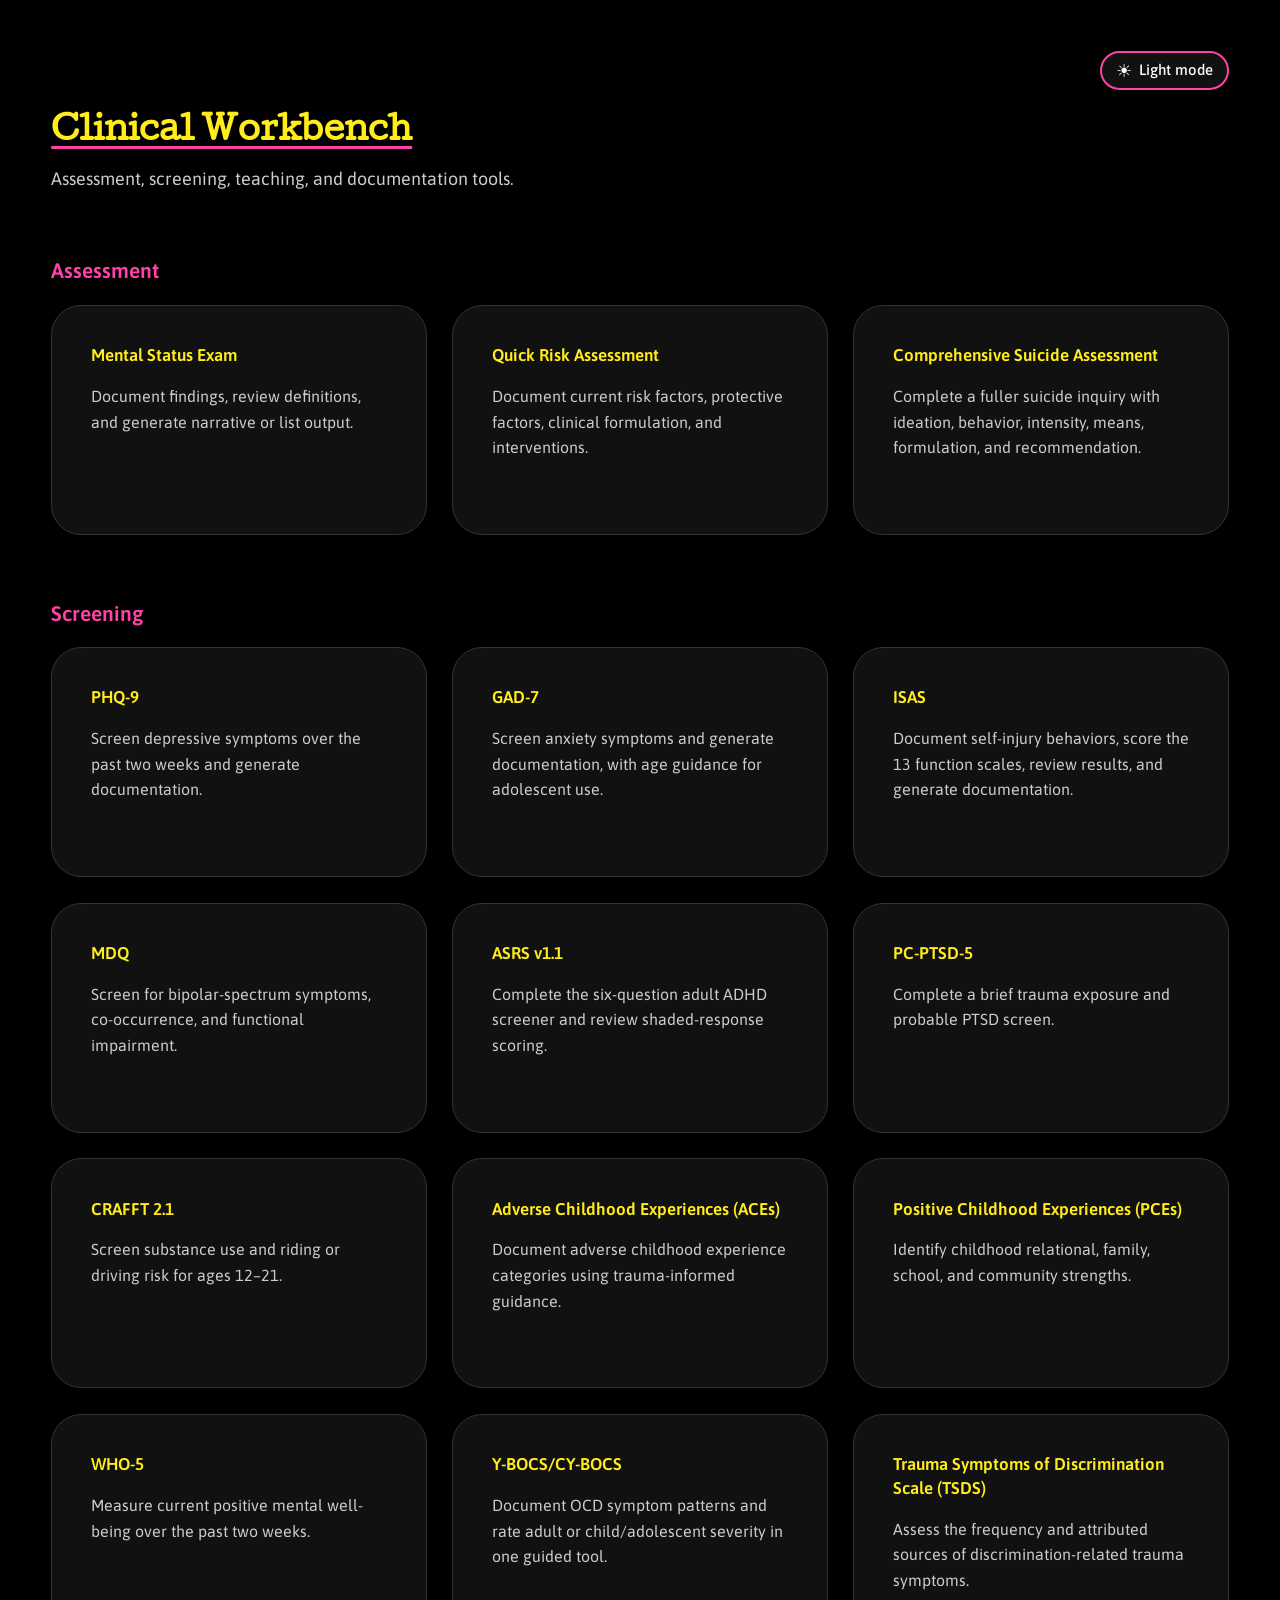
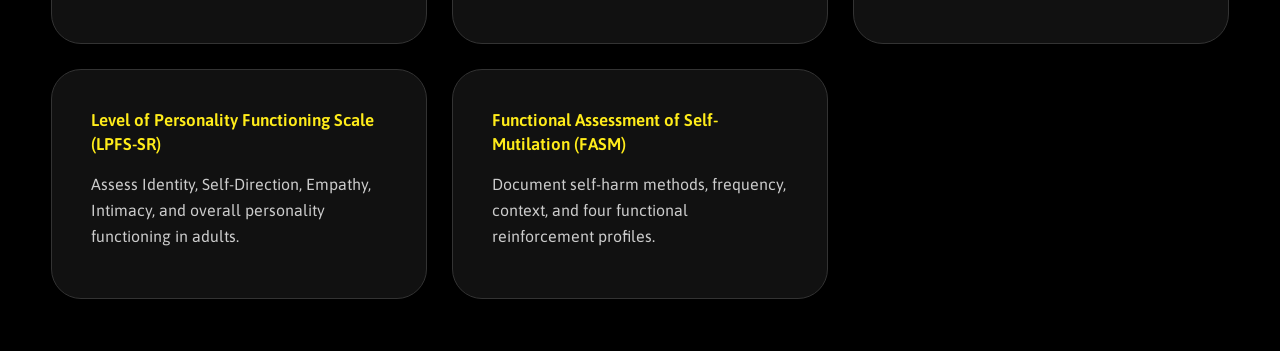
==== commit e0ff21af: "Add files via upload" ====
--- a/index.html
+++ b/index.html
@@ -1,7 +1,9 @@
 <!doctype html>
 <!--
   index.html: Clinical Workbench home page and links to every tool.
+  Shared: workbench-shared.css (design), workbench-theme.js (theme).
   Appearance: workbench.css.
+  Shared assessment actions: workbench-ui.js (except the home page).
   Behavior (loaded at the bottom): embed-resize.js.
   id attributes connect controls to JavaScript; class attributes connect them to CSS.
 -->
@@ -16,8 +18,10 @@
       href="https://fonts.googleapis.com/css2?family=Asap:wght@400;500;600;700&family=Cutive&display=swap"
       rel="stylesheet"
     />
-    <!-- Load shared styling first, followed by any page-specific overrides. -->
-    <link rel="stylesheet" href="workbench.css" />
+    <!-- Page layout first; the shared design system owns common styling. -->
+    <link rel="stylesheet" href="workbench.css?v=20261003-audit4" />
+    <link rel="stylesheet" href="workbench-shared.css?v=20261003-audit4" />
+    <script src="workbench-theme.js?v=20261003-audit4"></script>
   </head>
   <body>
     <main class="workbench-shell">
@@ -57,10 +61,7 @@
         <div class="workbench-grid screening-grid">
           <a class="tool-card" href="screening.html?measure=phq9">
             <h3>PHQ-9</h3>
-            <p>
-              Screen depressive symptoms and generate documentation. For ages 11–17, use the
-              one-week adolescent timeframe.
-            </p>
+            <p>Screen depressive symptoms over the past two weeks and generate documentation.</p>
           </a>
 
           <a class="tool-card" href="screening.html?measure=gad7">
@@ -144,6 +145,6 @@
       </section>
     </main>
     <!-- Scripts run after the markup exists. Keep the page script before the shared embedding helper. -->
-    <script src="embed-resize.js"></script>
+    <script src="embed-resize.js?v=20261003-audit4"></script>
   </body>
 </html>
--- a/workbench.css
+++ b/workbench.css
@@ -1,49 +1,9 @@
-/* workbench.css
- * Home page only (index.html).
- * CSS controls appearance. JavaScript controls responses and generated notes.
- * Rules later in the file can override earlier rules with equal specificity.
- */
-
-/* Theme variables: change these values to adjust the main colors and fonts used below. */
-:root {
-  --wb-bg: #000000;
-  --wb-text: #ffffff;
-  --wb-pink: #ff42a7;
-  --wb-yellow: #ffec1a;
-  --wb-surface: #111111;
-  --wb-border: #333333;
-  --wb-heading: "Cutive", serif;
-  --wb-body: "Asap", sans-serif;
-}
-
-* {
-  box-sizing: border-box;
-}
-
-/* Page-wide defaults for the background, text, and font. */
-body {
-  margin: 0;
-  min-height: 100vh;
-  background: var(--wb-bg);
-  color: var(--wb-text);
-  font-family: var(--wb-body);
-}
-
-/* Outer spacing for the home page. */
-.workbench-shell {
-  width: 100%;
-  margin: 0;
-  padding: clamp(28px, 4vw, 64px);
-}
-
+/* Home-page card grid and dashboard layout. Shared typography and themes load last. */
 .workbench-shell h1 {
   margin: 0;
-  color: var(--wb-yellow);
-  font-family: var(--wb-heading);
-  font-size: 42px;
-  line-height: 1.2;
+  color: var(--accent-secondary);
   text-decoration: underline;
-  text-decoration-color: var(--wb-pink);
+  text-decoration-color: var(--accent-primary);
   text-underline-offset: 6px;
 }
 
@@ -54,7 +14,7 @@
 .workbench-header p {
   max-width: 720px;
   margin: 18px 0 0;
-  color: #d6d6d6;
+  color: var(--muted-text);
   font-size: clamp(17px, 1.4vw, 20px);
   line-height: 1.5;
 }
@@ -65,10 +25,7 @@
 
 .section-title {
   margin: 0 0 20px;
-  color: var(--wb-pink);
-  font-family: var(--wb-heading);
-  font-size: clamp(23px, 2vw, 30px);
-  line-height: 1.25;
+  color: var(--accent-primary);
 }
 
 /* Arrange tool links into a grid; smaller-screen rules below change the column count. */
@@ -77,10 +34,7 @@
   gap: clamp(18px, 2vw, 28px);
 }
 
-.assessment-grid {
-  grid-template-columns: repeat(3, minmax(0, 1fr));
-}
-
+.assessment-grid,
 .screening-grid {
   grid-template-columns: repeat(3, minmax(0, 1fr));
 }
@@ -90,10 +44,10 @@
   display: block;
   min-height: 230px;
   padding: clamp(28px, 3vw, 44px);
-  border: 1px solid var(--wb-border);
+  border: 1px solid var(--border);
   border-radius: 30px;
-  background: var(--wb-surface);
-  color: var(--wb-text);
+  background: var(--surface);
+  color: var(--text);
   text-decoration: none;
   transition:
     background-color 0.15s ease,
@@ -104,7 +58,7 @@
 
 .tool-card:hover,
 .tool-card:focus-visible {
-  border-color: var(--wb-yellow);
+  border-color: var(--accent-secondary);
   outline: none;
 }
 
@@ -114,16 +68,13 @@
 
 .tool-card h3 {
   margin: 0 0 16px;
-  color: var(--wb-yellow);
-  font-family: var(--wb-heading);
-  font-size: clamp(21px, 1.6vw, 27px);
-  line-height: 1.35;
+  color: var(--accent-secondary);
 }
 
 .tool-card p {
   margin: 0;
   max-width: 760px;
-  color: #eeeeee;
+  color: var(--muted-text);
   font-size: clamp(16px, 1.25vw, 19px);
   line-height: 1.6;
 }
@@ -138,14 +89,6 @@
 
 /* Smaller-screen adjustments: reduce columns and spacing to fit the available width. */
 @media (max-width: 700px) {
-  .workbench-shell {
-    padding: 24px 16px 36px;
-  }
-
-  .workbench-shell h1 {
-    font-size: 34px;
-  }
-
   .assessment-grid,
   .screening-grid {
     grid-template-columns: 1fr;
--- a/workbench-shared.css
+++ b/workbench-shared.css
@@ -0,0 +1,612 @@
+/* Shared palette and controls for every Clinical Workbench page.
+ * Loaded after page styles; tool-specific layout and score colors stay in their own files.
+ */
+:root {
+  --heading-font: "Cutive", serif;
+  --body-font: "Asap", sans-serif;
+  --radius-small: 20px;
+  --radius-large: 30px;
+  --font-page-title: 32px;
+  --font-section-title: 21px;
+  --font-subheading: 17px;
+  --font-option: 14px;
+  --font-field: 15px;
+  --font-result: 24px;
+  --font-hint: 13px;
+  --space-panel: 16px;
+  --space-row: 12px;
+  --space-options: 8px;
+  --bg: #000000;
+  --text: #ffffff;
+  --accent-primary: #ff42a7;
+  --accent-secondary: #ffec1a;
+  --surface: #111111;
+  --surface-2: #1a1a1a;
+  --border: #333333;
+  --muted-text: #cccccc;
+  --on-accent: #000000;
+  --notice-surface: #1c1b0b;
+  --highlight-surface: #25101d;
+  --track: #3b3b3b;
+  color-scheme: dark;
+}
+:root[data-theme="light"] {
+  --bg: #faf8f6;
+  --text: #242124;
+  --accent-primary: #b31568;
+  --accent-secondary: #756000;
+  --surface: #ffffff;
+  --surface-2: #f2edf0;
+  --border: #c9bec4;
+  --muted-text: #60565d;
+  --on-accent: #ffffff;
+  --notice-surface: #fff8df;
+  --highlight-surface: #fbeaf3;
+  --track: #ded5da;
+  color-scheme: light;
+}
+/* Page foundations shared by every tool. */
+* {
+  box-sizing: border-box;
+}
+body {
+  margin: 0;
+  min-height: 100vh;
+  background: var(--bg);
+  color: var(--text);
+  font-family: var(--body-font);
+}
+.page-shell,
+.risk-shell,
+.workbench-shell {
+  width: 100%;
+  max-width: none;
+  margin: 0;
+  padding: clamp(28px, 4vw, 64px);
+}
+@media (max-width: 760px) {
+  .page-shell,
+  .risk-shell,
+  .workbench-shell {
+    padding: 14px;
+  }
+}
+
+/* Shared actions: primary, secondary, answer, and output-format buttons. */
+button {
+  padding: 10px 16px;
+  border: 1px solid var(--accent-primary);
+  border-radius: var(--radius-small);
+  background: var(--accent-primary);
+  color: var(--on-accent);
+  font: 400 var(--font-option)/1.4 var(--body-font);
+  cursor: pointer;
+  transition:
+    background-color 0.15s ease,
+    border-color 0.15s ease,
+    color 0.15s ease,
+    transform 0.08s ease;
+}
+button.secondary,
+.secondary-button,
+.tiny-button,
+.output-style-button {
+  border-color: var(--border);
+  background: transparent;
+  color: var(--text);
+}
+.segment-button {
+  border-color: var(--border);
+  background: var(--surface-2);
+  color: var(--text);
+}
+.segment-button.selected,
+.output-style-button.selected {
+  border-color: var(--accent-primary);
+  background: var(--accent-primary);
+  color: var(--on-accent);
+}
+button:hover {
+  border-color: var(--accent-secondary);
+}
+button:focus-visible {
+  outline: 2px solid var(--accent-secondary);
+  outline-offset: 2px;
+}
+button:active {
+  transform: translateY(1px);
+}
+button:disabled {
+  cursor: default;
+}
+[data-copy-status] {
+  color: var(--accent-secondary);
+}
+
+.workbench-topbar,
+.mse-topbar {
+  display: flex;
+  align-items: center;
+  justify-content: space-between;
+  gap: 12px;
+}
+.workbench-topbar {
+  margin-bottom: 16px;
+}
+.workbench-topbar .risk-back {
+  margin: 0;
+}
+#theme-toggle {
+  flex-shrink: 0;
+  display: inline-flex;
+  align-items: center;
+  justify-content: center;
+  gap: 7px;
+  margin: 0 0 0 auto;
+  padding: 8px 14px;
+  border: 2px solid var(--accent-primary);
+  border-radius: 999px;
+  background: var(--surface);
+  color: var(--text);
+  font:
+    500 15px/1.25 "Asap",
+    sans-serif;
+  white-space: nowrap;
+  cursor: pointer;
+}
+/* Match MSE in risk pages too, whose button rules have higher specificity. */
+.risk-app #theme-toggle {
+  padding: 8px 14px;
+  background: var(--surface);
+  color: var(--text);
+}
+#theme-toggle:hover,
+.risk-app #theme-toggle:hover {
+  border-color: var(--accent-secondary);
+  background: var(--surface);
+  color: var(--text);
+}
+#theme-toggle:focus-visible {
+  outline: 2px solid var(--accent-secondary);
+  outline-offset: 3px;
+}
+.theme-icon {
+  font-family: "Segoe UI Symbol", "Apple Symbols", sans-serif;
+  font-size: 18px;
+  font-weight: 400;
+  line-height: 1;
+}
+:root[data-theme="light"] #theme-toggle {
+  box-shadow: 0 8px 22px rgb(0 0 0 / 18%);
+}
+input,
+textarea,
+select {
+  accent-color: var(--accent-primary);
+}
+textarea::placeholder,
+input::placeholder {
+  color: var(--muted-text);
+  opacity: 1;
+  font-size: var(--font-hint);
+  font-weight: 400;
+}
+/* Risk colors convey a category in addition to its written label. Darker text
+   colors preserve contrast on light surfaces; selected chips keep black text. */
+:root[data-theme="light"] .risk-low {
+  color: #226c3c;
+}
+:root[data-theme="light"] .risk-low-moderate {
+  color: #59600e;
+}
+:root[data-theme="light"] .risk-moderate {
+  color: #805200;
+}
+:root[data-theme="light"] .risk-moderate-high {
+  color: #a33e00;
+}
+:root[data-theme="light"] .risk-high {
+  color: #b52435;
+}
+@media (max-width: 480px) {
+  .workbench-topbar,
+  .mse-topbar {
+    flex-wrap: wrap;
+  }
+}
+
+/* Shared type scale: decorative page titles, quieter sans-serif sections,
+   and regular-weight answers. Apply equally in Learn and Compact. */
+.page-shell h1,
+.risk-app h1,
+.workbench-shell h1 {
+  font-family: var(--heading-font);
+  font-size: var(--font-page-title);
+  line-height: 1.3;
+}
+.page-shell h2,
+.risk-app h2,
+.workbench-shell .section-title,
+.page-shell .mse-category-title {
+  font-family: var(--body-font);
+  font-size: var(--font-section-title);
+  font-weight: 600;
+  line-height: 1.35;
+}
+.page-shell h3,
+.risk-app h3,
+.page-shell .section-header h3,
+.workbench-shell .tool-card h3 {
+  font-family: var(--body-font);
+  font-size: var(--font-subheading);
+  font-weight: 600;
+  line-height: 1.4;
+}
+/* Repeated assessment prompts are a level below their section heading,
+   even on pages that use h2 for the individual question cards. */
+.page-shell .question-card h2,
+.page-shell .reason-card h2 {
+  font-family: var(--body-font);
+  font-size: var(--font-subheading);
+  font-weight: 500;
+  line-height: 1.45;
+}
+.button-row:has([data-reset-assessment]),
+.quick-top-actions {
+  justify-content: flex-end;
+}
+.choice-chip span,
+.segment-button,
+.compact-mode .segment-button,
+.segment-button.small,
+.response-option span,
+.function-response span,
+.anchor-option span,
+.anchor-option span strong {
+  font-family: var(--body-font);
+  font-size: var(--font-option);
+  font-weight: 400;
+  line-height: 1.4;
+}
+.choice-chip span,
+.segment-button,
+.compact-mode .segment-button,
+.segment-button.small,
+.function-response span {
+  min-height: 36px;
+  padding: 7px 11px;
+}
+.response-option span {
+  min-height: 52px;
+  padding: 8px 10px;
+}
+.anchor-option span {
+  padding: 9px 11px;
+}
+.segmented-options,
+.risk-options {
+  gap: var(--space-options);
+}
+.segmented-options .segment-button {
+  margin: 0;
+}
+.context-choices label,
+.context-observations label,
+.inline-option,
+.symptom-row label,
+.other-symptom-row label,
+.main-check,
+.type-row > span {
+  font-size: var(--font-option);
+  font-weight: 400;
+  line-height: 1.4;
+}
+.field-label,
+.behavior-name {
+  font-size: var(--font-field);
+  font-weight: 500;
+}
+@media (max-width: 700px) {
+  .page-shell h1,
+  .risk-app h1,
+  .workbench-shell h1 {
+    font-size: 28px;
+  }
+}
+/* Keep comfortable touch targets without making desktop choices bulky. */
+@media (pointer: coarse) {
+  .choice-chip span,
+  .segment-button,
+  .compact-mode .segment-button,
+  .segment-button.small,
+  .function-response span {
+    min-height: 44px;
+  }
+}
+
+/* Spacious tool layout: one outer panel, full-width rows, quiet dividers.
+   MSE keeps its separate Learn/Compact layouts. */
+.spacious-tool .card,
+.spacious-tool .risk-card {
+  margin: var(--space-panel) 0;
+  padding: var(--space-panel);
+  border-radius: 20px;
+}
+.spacious-tool .page-shell > #questions:has(> .question-card) {
+  margin: 16px 0;
+  padding: 0 20px;
+  border: 1px solid var(--border);
+  border-radius: 20px;
+  background: var(--surface);
+}
+.spacious-tool .question-card,
+.spacious-tool .reason-card {
+  margin: 0;
+  padding: var(--space-row) 0;
+  border: 0;
+  border-radius: 0;
+  background: transparent;
+}
+.spacious-tool .question-card + .question-card,
+.spacious-tool .reason-card + .reason-card {
+  border-top: 1px solid var(--border);
+}
+.spacious-tool h3,
+.spacious-tool .question-card h2,
+.spacious-tool .reason-card h2 {
+  color: var(--text);
+}
+.spacious-tool .risk-section-heading {
+  padding-bottom: 8px;
+  margin-bottom: 10px;
+  border-bottom: 1px solid var(--border);
+}
+.spacious-tool .risk-card > h3 {
+  margin-top: 12px;
+  margin-bottom: 6px;
+}
+.spacious-tool .risk-options + h3 {
+  padding-top: 10px;
+  border-top: 1px solid var(--border);
+}
+.spacious-tool .behavior-grid,
+.spacious-tool .type-grid {
+  grid-template-columns: minmax(0, 1fr);
+  gap: 0;
+}
+.spacious-tool .behavior-list,
+.spacious-tool .context-fields {
+  gap: 0;
+}
+.spacious-tool .behavior-row,
+.spacious-tool .other-behavior-row,
+.spacious-tool .context-item,
+.spacious-tool .type-row {
+  padding: var(--space-row) 0;
+  border: 0;
+  border-radius: 0;
+  background: transparent;
+}
+.spacious-tool .behavior-row + .behavior-row,
+.spacious-tool .other-behavior-row,
+.spacious-tool .context-item + .context-item,
+.spacious-tool .type-row + .type-row {
+  border-top: 1px solid var(--border);
+}
+.spacious-tool .function-list {
+  padding: 0;
+  border: 0;
+  background: transparent;
+}
+.spacious-tool .function-item {
+  padding: var(--space-row) 0;
+}
+.spacious-tool .framework-badge,
+.spacious-tool .framework-badge.secondary {
+  color: var(--muted-text);
+  border-color: var(--border);
+  font-weight: 400;
+}
+.spacious-tool .section-nav a,
+.spacious-tool .symptom-row label {
+  font-weight: 400;
+}
+.spacious-tool .section-nav {
+  padding: 12px 16px;
+  gap: 12px 20px;
+}
+.spacious-tool .section-nav a {
+  color: var(--muted-text);
+}
+.spacious-tool .section-nav a:hover {
+  color: var(--text);
+}
+.spacious-tool button.secondary,
+.spacious-tool button.secondary-button {
+  color: var(--muted-text);
+  font-weight: 400;
+}
+@media (max-width: 700px) {
+  .spacious-tool .card,
+  .spacious-tool .risk-card {
+    padding: 16px;
+  }
+  .spacious-tool .question-card,
+  .spacious-tool .reason-card {
+    padding: var(--space-row) 0;
+  }
+  .spacious-tool .page-shell > #questions:has(> .question-card) {
+    padding: 0 16px;
+  }
+}
+
+.spacious-tool .risk-level-panel {
+  padding: var(--space-row) 0;
+  border: 0;
+  border-radius: 0;
+  background: transparent;
+}
+.spacious-tool .risk-level-panel + .risk-level-panel {
+  border-top: 1px solid var(--border);
+}
+
+/* Four inquiry rows share the same quiet hierarchy as MSE Learn. */
+.spacious-tool .inquiry-area {
+  padding: var(--space-row) 0;
+}
+.spacious-tool .inquiry-area + .inquiry-area {
+  border-top: 1px solid var(--border);
+}
+.spacious-tool .inquiry-area h3 {
+  margin: 0 0 8px;
+}
+.inquiry-note-label {
+  display: block;
+  margin: 10px 0 5px;
+  font-size: var(--font-option);
+  color: var(--muted-text);
+}
+.risk-app textarea.inquiry-note {
+  min-height: 64px;
+  margin: 0;
+}
+.inquiry-details {
+  margin-top: 10px;
+}
+.inquiry-details summary {
+  color: var(--muted-text);
+  font-size: var(--font-option);
+  cursor: pointer;
+  padding: 5px 0;
+}
+.inquiry-details h4 {
+  font-size: var(--font-option);
+  font-weight: 500;
+  margin: 12px 0 6px;
+}
+#assessment-progress,
+#assessment-review {
+  margin: 10px 0;
+}
+#assessment-review:empty {
+  display: none;
+}
+
+/* Shared reset action: same wording, monochrome arrow, and quiet weight.
+   Individual tools retain their existing reset behavior. */
+button[data-reset-assessment],
+.risk-app button[data-reset-assessment] {
+  font-family: var(--body-font);
+  font-size: var(--font-option);
+  font-weight: 400;
+  line-height: 1.4;
+}
+.reset-icon {
+  font-family: "Segoe UI Symbol", "Apple Symbols", sans-serif;
+  font-weight: 400;
+}
+
+/* Actions share a quiet weight; section titles retain emphasis. */
+button,
+.risk-app button,
+.output-style-row label,
+.output-style-row .field-label,
+.output-style-row .small-label,
+[data-copy-status] {
+  font-family: var(--body-font);
+  font-size: var(--font-option);
+  line-height: 1.4;
+  font-weight: 400;
+}
+
+/* Detail actions use the same type size as the adjacent answer choices. */
+.risk-app button.toggle-details {
+  font-size: var(--font-option);
+  font-weight: 400;
+  line-height: 1.4;
+}
+
+/* Avoid stacking panel padding and label margins below the formulation heading. */
+.spacious-tool h3 + .risk-level-panel[data-risk-panel="acute"] {
+  margin-top: 4px;
+  padding-top: 0;
+}
+.spacious-tool h3 + .risk-level-panel[data-risk-panel="acute"] .field-label {
+  margin-top: 0;
+}
+
+/* Documentation controls share one row, wrapping naturally on narrow screens. */
+.output-style-row {
+  display: flex;
+  align-items: center;
+  flex-wrap: wrap;
+  gap: 8px 16px;
+  margin-bottom: 12px;
+}
+.output-style-row .inline-option,
+.output-style-row .small-label,
+.output-style-row .field-label {
+  margin: 0;
+}
+
+/* Preset review is part of documentation, separate from the assessment answers. */
+.preset-review {
+  order: 1;
+  display: flex;
+  justify-content: flex-end;
+  align-items: center;
+  flex-wrap: wrap;
+  gap: 8px 16px;
+  margin: 0 0 0 auto;
+  color: var(--muted-text);
+  font-size: var(--font-option);
+  line-height: 1.45;
+}
+.preset-review button {
+  margin: 0;
+  font-size: var(--font-option);
+}
+[hidden] {
+  display: none !important;
+}
+
+/* Copy is separated from format/generation controls by a quiet vertical rule. */
+.output-copy-actions {
+  order: 2;
+  display: flex;
+  align-items: center;
+  flex-wrap: wrap;
+  gap: 8px;
+  margin-left: auto;
+  padding-left: 16px;
+  border-left: 1px solid var(--border);
+}
+.output-style-row:has(.preset-review:not([hidden])) .output-copy-actions {
+  margin-left: 0;
+}
+.output-copy-actions button {
+  margin: 0;
+}
+.output-copy-actions [data-copy-status]:empty {
+  display: none;
+}
+
+/* Keyboard navigation must remain visible when a radio is visually hidden. */
+.anchor-option input:focus-visible + span {
+  outline: 2px solid var(--accent-secondary);
+  outline-offset: 2px;
+}
+/* Invalid numbers retain the typed value; documentation waits for correction. */
+input[type="number"]:invalid {
+  outline: 2px solid var(--accent-secondary);
+  outline-offset: 2px;
+}
+
+/* Numeric summaries share a scale; section headings keep their smaller hierarchy. */
+.score-display,
+.severity-display,
+.function-score,
+.domain-score,
+.score-grid strong {
+  font-size: var(--font-result);
+}
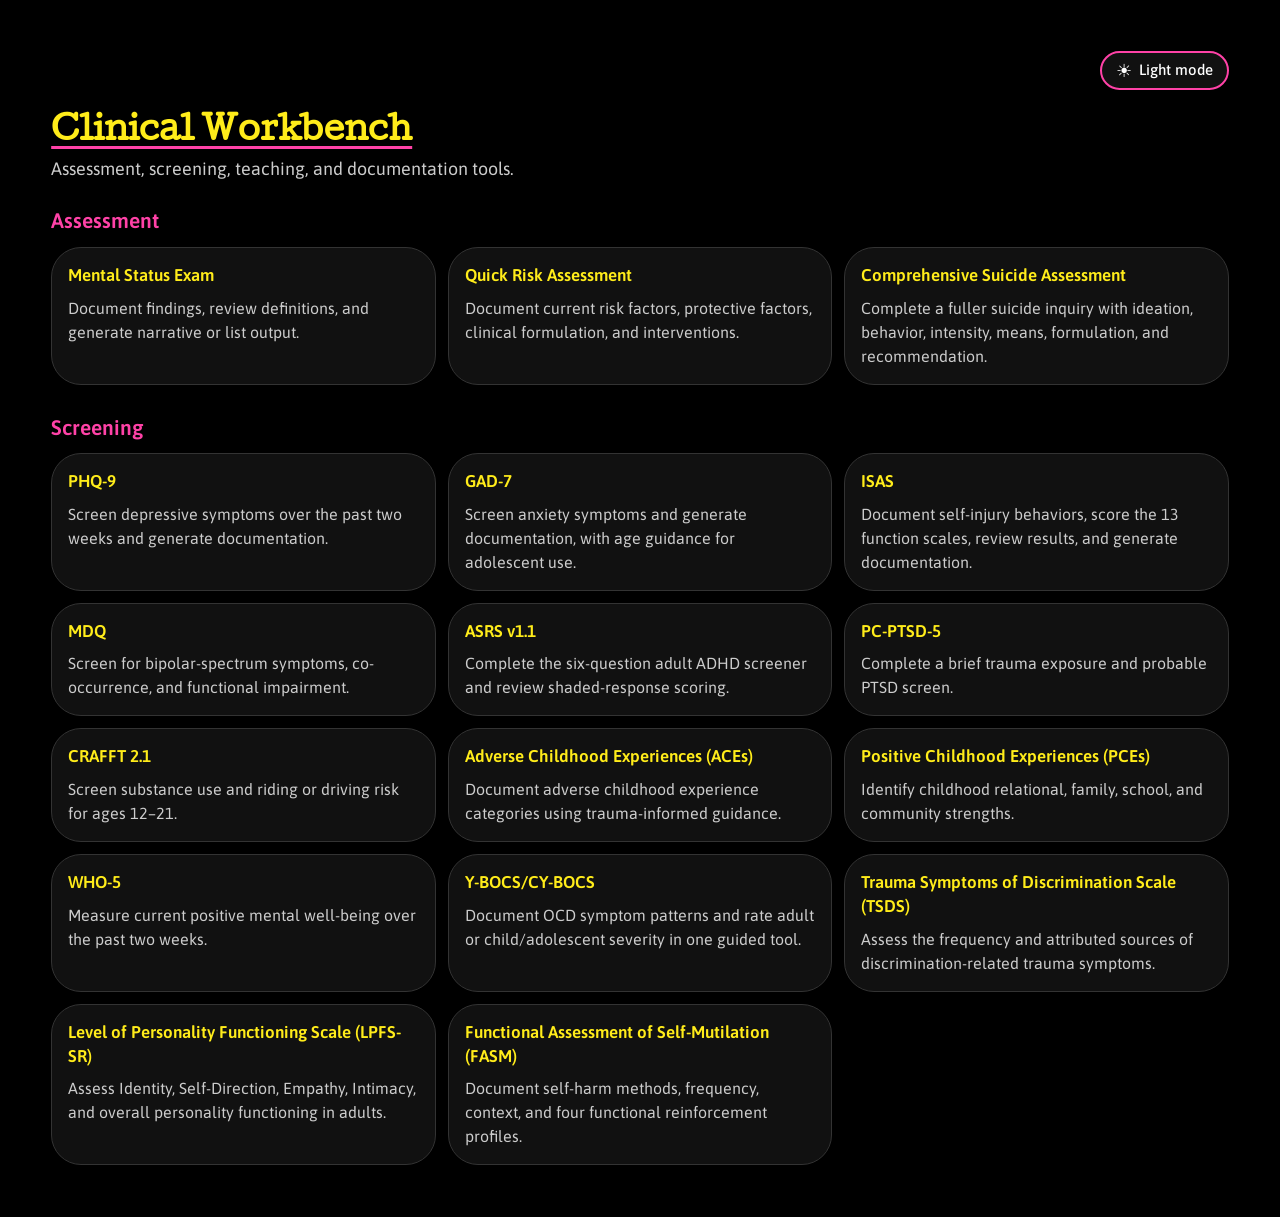
==== commit 73881a1b: "Add files via upload" ====
--- a/index.html
+++ b/index.html
@@ -19,8 +19,8 @@
       rel="stylesheet"
     />
     <!-- Page layout first; the shared design system owns common styling. -->
-    <link rel="stylesheet" href="workbench.css?v=20261003-audit4" />
-    <link rel="stylesheet" href="workbench-shared.css?v=20261003-audit4" />
+    <link rel="stylesheet" href="workbench.css?v=20261003-home-compact" />
+    <link rel="stylesheet" href="workbench-shared.css?v=20261003-review6" />
     <script src="workbench-theme.js?v=20261003-audit4"></script>
   </head>
   <body>
--- a/workbench.css
+++ b/workbench.css
@@ -8,30 +8,30 @@
 }
 
 .workbench-header {
-  margin-bottom: clamp(36px, 5vw, 64px);
+  margin-bottom: 24px;
 }
 
 .workbench-header p {
   max-width: 720px;
-  margin: 18px 0 0;
+  margin: 8px 0 0;
   color: var(--muted-text);
   font-size: clamp(17px, 1.4vw, 20px);
   line-height: 1.5;
 }
 
 .dashboard-section + .dashboard-section {
-  margin-top: clamp(42px, 5vw, 72px);
+  margin-top: 28px;
 }
 
 .section-title {
-  margin: 0 0 20px;
+  margin: 0 0 12px;
   color: var(--accent-primary);
 }
 
 /* Arrange tool links into a grid; smaller-screen rules below change the column count. */
 .workbench-grid {
   display: grid;
-  gap: clamp(18px, 2vw, 28px);
+  gap: var(--space-row);
 }
 
 .assessment-grid,
@@ -42,8 +42,8 @@
 /* Clickable home-page cards that open individual tools. */
 .tool-card {
   display: block;
-  min-height: 230px;
-  padding: clamp(28px, 3vw, 44px);
+  /* Let content determine row height rather than reserving empty card space. */
+  padding: var(--space-panel);
   border: 1px solid var(--border);
   border-radius: 30px;
   background: var(--surface);
@@ -67,7 +67,7 @@
 }
 
 .tool-card h3 {
-  margin: 0 0 16px;
+  margin: 0 0 8px;
   color: var(--accent-secondary);
 }
 
@@ -76,7 +76,7 @@
   max-width: 760px;
   color: var(--muted-text);
   font-size: clamp(16px, 1.25vw, 19px);
-  line-height: 1.6;
+  line-height: 1.5;
 }
 
 /* Smaller-screen adjustments: reduce columns and spacing to fit the available width. */
@@ -93,9 +93,4 @@
   .screening-grid {
     grid-template-columns: 1fr;
   }
-
-  .tool-card {
-    min-height: 0;
-    padding: 26px;
-  }
 }
--- a/workbench-shared.css
+++ b/workbench-shared.css
@@ -154,17 +154,8 @@
   white-space: nowrap;
   cursor: pointer;
 }
-/* Match MSE in risk pages too, whose button rules have higher specificity. */
-.risk-app #theme-toggle {
-  padding: 8px 14px;
-  background: var(--surface);
-  color: var(--text);
-}
-#theme-toggle:hover,
-.risk-app #theme-toggle:hover {
+#theme-toggle:hover {
   border-color: var(--accent-secondary);
-  background: var(--surface);
-  color: var(--text);
 }
 #theme-toggle:focus-visible {
   outline: 2px solid var(--accent-secondary);
@@ -295,14 +286,15 @@
 .inline-option,
 .symptom-row label,
 .other-symptom-row label,
-.main-check,
-.type-row > span {
+.main-check {
   font-size: var(--font-option);
   font-weight: 400;
   line-height: 1.4;
 }
 .field-label,
-.behavior-name {
+.behavior-name,
+.behavior-row .small-label,
+.other-behavior-row .small-label {
   font-size: var(--font-field);
   font-weight: 500;
 }
@@ -610,3 +602,12 @@
 .score-grid strong {
   font-size: var(--font-result);
 }
+
+/* Generated notes keep the same readable size in every app and in Compact mode. */
+.page-shell [data-note-output],
+.risk-app [data-note-output] {
+  min-height: 240px;
+  padding: 16px;
+  border-radius: var(--radius-small);
+  font: 400 16px/1.5 var(--body-font);
+}
